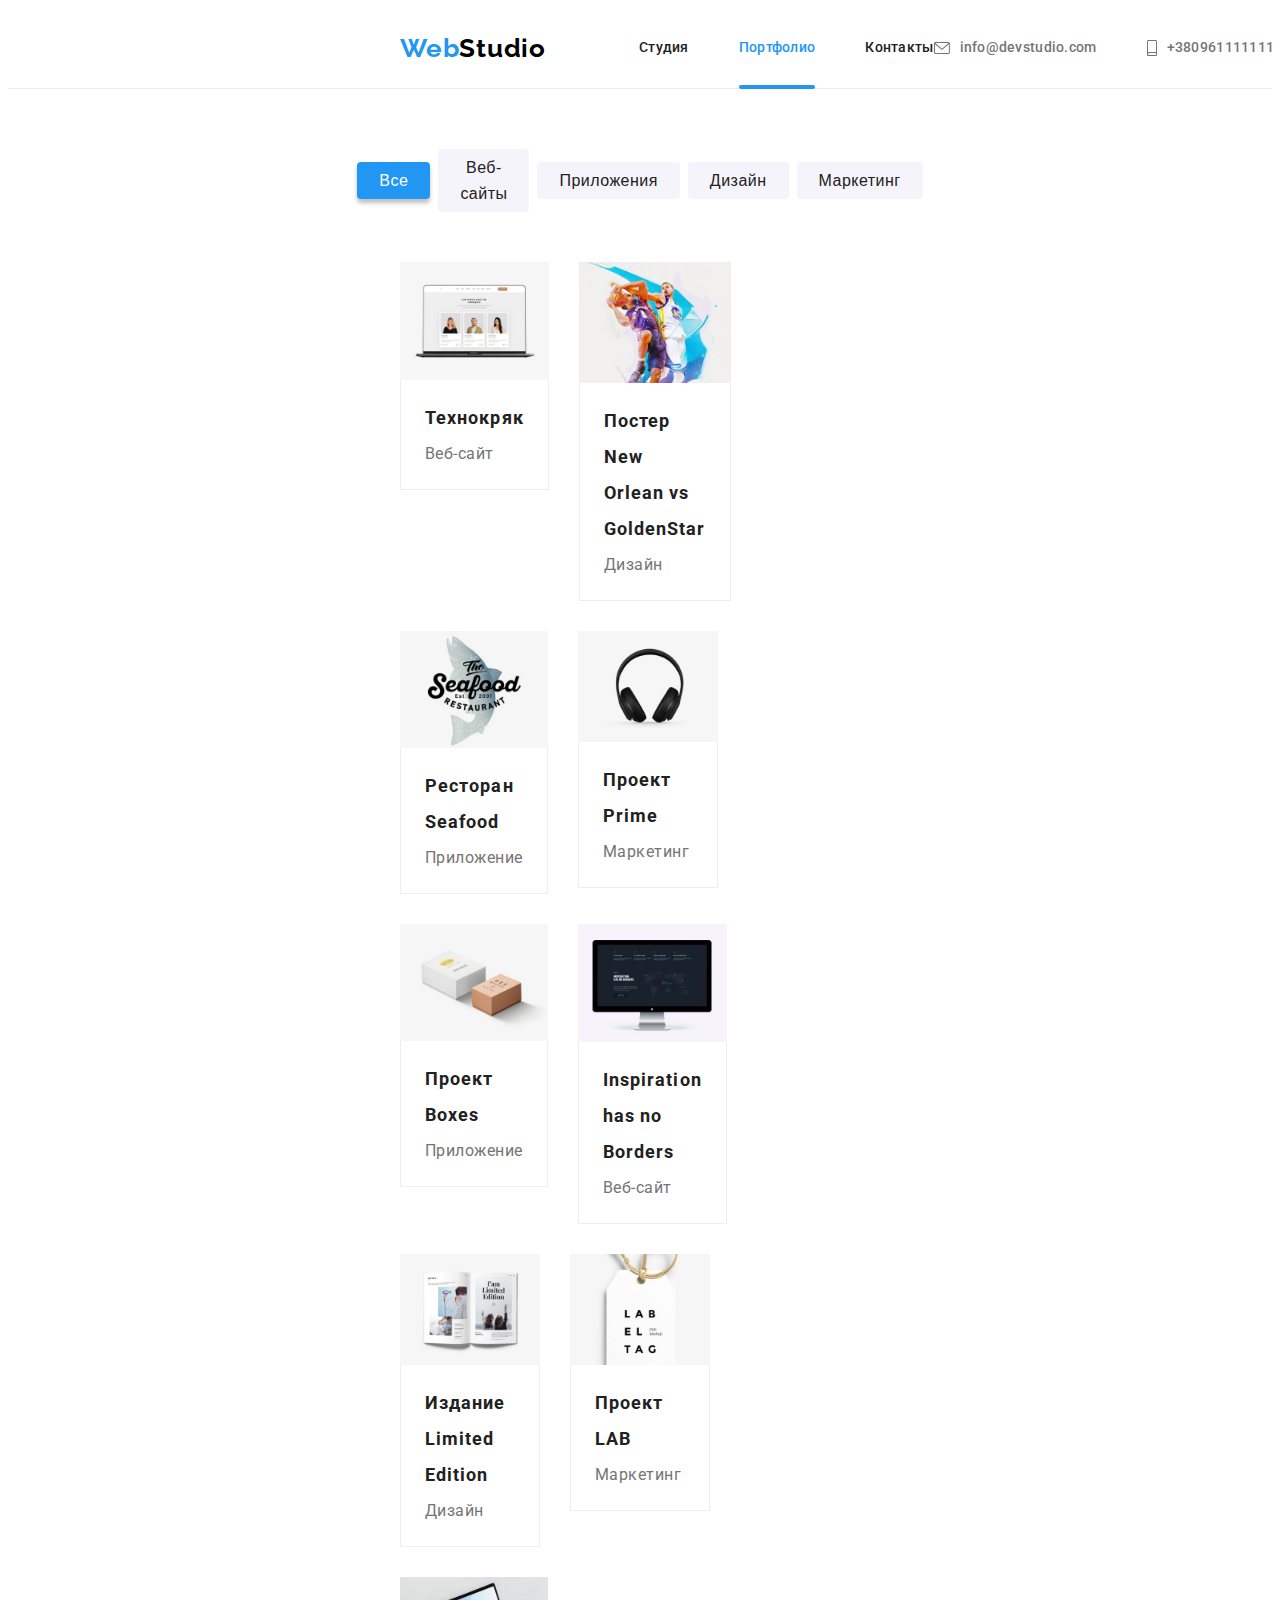
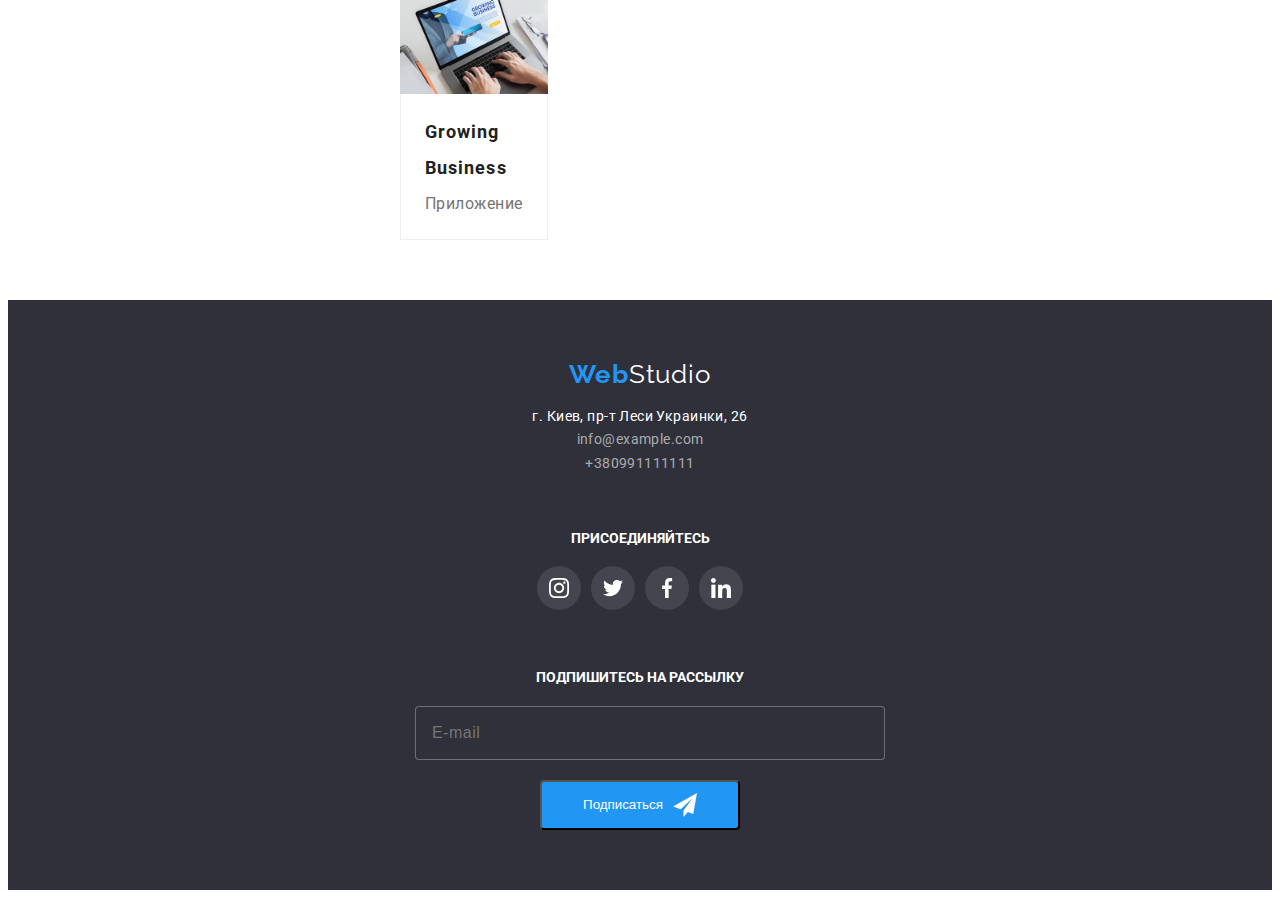
==== portfolio.html @ 8c22aded "test" ====
<!DOCTYPE html>
<html lang="ru">
  <head>
    <meta charset="UTF-8" />
    <meta http-equiv="X-UA-Compatible" content="IE=edge" />
    <meta name="viewport" content="width=device-width, initial-scale=1.0" />
    <link rel="preconnect" href="https://fonts.googleapis.com" />
    <link rel="preconnect" href="https://fonts.gstatic.com" crossorigin />
    <link
      href="https://fonts.googleapis.com/css2?family=Raleway:wght@700&family=Roboto:wght@400;500;700;900&display=swap"
      rel="stylesheet"
    />
    <link
      rel="stylesheet"
      href="https://cdnjs.cloudflare.com/ajax/libs/modern-normalize/1.1.0/modern-normalize.min.css"
      integrity="sha512-wpPYUAdjBVSE4KJnH1VR1HeZfpl1ub8YT/NKx4PuQ5NmX2tKuGu6U/JRp5y+Y8XG2tV+wKQpNHVUX03MfMFn9Q=="
      crossorigin="anonymous"
      referrerpolicy="no-referrer"
    />
    
    <link rel="stylesheet" href="./css/main.min.css">
    <title>Document</title>
  </head>
  <body>
    <!-- header -->
    <header class="page-header">
      <div class="container">
        <nav class="all-nav">
          <a class="link link-logo-header" href="./index.html">
            <span lang="en" class="logo-web-header">Web</span
            ><span lang="en" class="logo-studio-header">Studio</span>
          </a>
          <ul class="nav-list">
            <li class="nav-list__item">
              <a href="./index.html" class="nav-list__link link">Студия</a>
            </li>
            <li class="nav-list__item">
              <a href="" class="nav-list__link nav-list__link--current link">Портфолио</a>
            </li>
            <li class="nav-list__item">
              <a href="" class="nav-list__link link">Контакты</a>
            </li>
          </ul>
        </nav>
        <ul class="contacts-list">
          <li class="contacts-list__item">
            <a href="mailto:info@devstudio.com" class="contact link"
              ><svg class="icon-mail">
                <use href="./img/icons.svg#icon-envelope"></use>
              </svg>
              info@devstudio.com</a
            >
          </li>
          <li class="contacts-list__item">
            <a href="tel:+380961111111" class="contact link">
              <svg class="icon-phone">
                <use href="./img/icons.svg#icon-smartphone"></use></svg
              >+380961111111</a
            >
          </li>
        </ul>
      </div>
    </header>

    <!-- MAIN -->

    <main>
      <!--all offer-->
      <section class="section">
        <h1 class="visually-hidden">Скрытый заголовок</h1>
        <div class="container">
          <ul class="filter-list-all">
            <li class="item">
              <button type="button" class="button current">Все</button>
            </li>
            <li class="item">
              <button type="button" class="button">Веб-сайты</button>
            </li>
            <li class="item">
              <button type="button" class="button">Приложения</button>
            </li>
            <li class="item">
              <button type="button" class="button">Дизайн</button>
            </li>
            <li class="item">
              <button type="button" class="button">Маркетинг</button>
            </li>
          </ul>
          <!-- PROJECTS -->

          <ul class="project-list">
            <li class="item">
              <a class="link" href="">
                <div class="project-card">
                  <img
                    src="./img/portfolio/img-min.jpg"
                    alt="вебсайт"
                    width="370"
                  />
                  <p class="project-card-text">
                    Технокряк это современная площадка распространения
                    коронавируса. Компании используют эту платформу для
                    цифрового шпионажа и атак на защищённые сервера конкурентов.
                  </p>
                </div>

                <div class="project-content">
                  <h2 class="project-list-title">Технокряк</h2>
                  <p class="project-list-text">Веб-сайт</p>
                </div>
              </a>
            </li>
            <li class="item">
              <a class="link" href="">
                <div class="project-card">
                  <img
                    src="./img/portfolio/img1-min.jpg"
                    alt="два баскетболиста"
                    width="370"
                  />
                  <p class="project-card-text">
                    Технокряк это современная площадка распространения
                    коронавируса. Компании используют эту платформу для
                    цифрового шпионажа и атак на защищённые сервера конкурентов.
                  </p>
                </div>
                <div class="project-content">
                  <h2 class="project-list-title">
                    Постер <span lang="en">New Orlean vs GoldenStar</span>
                  </h2>
                  <p class="project-list-text">Дизайн</p>
                </div></a
              >
            </li>
            <li class="item">
              <a class="link" href="">
                <div class="project-card">
                  <img
                    src="./img/portfolio/img2-min.jpg"
                    alt="рыба"
                    width="370"
                  />
                  <p class="project-card-text">
                    Технокряк это современная площадка распространения
                    коронавируса. Компании используют эту платформу для
                    цифрового шпионажа и атак на защищённые сервера конкурентов.
                  </p>
                </div>
                <div class="project-content">
                  <h2 class="project-list-title">
                    <span>Ресторан</span><span lang="en"> Seafood</span>
                  </h2>
                  <p class="project-list-text">Приложение</p>
                </div></a
              >
            </li>
            <li class="item">
              <a class="link" href=""
                ><div class="project-card">
                  <img
                    src="./img/portfolio/img3-min.jpg"
                    alt="наушники"
                    width="370"
                  />
                  <p class="project-card-text">
                    Технокряк это современная площадка распространения
                    коронавируса. Компании используют эту платформу для
                    цифрового шпионажа и атак на защищённые сервера конкурентов.
                  </p>
                </div>
                <div class="project-content">
                  <h2 class="project-list-title">
                    <span>Проект</span> <span lang="en">Prime</span>
                  </h2>
                  <p class="project-list-text">Маркетинг</p>
                </div></a
              >
            </li>
            <li class="item">
              <a class="link" href=""
                ><div class="project-card"><img
                  src="./img/portfolio/img4-min.jpg"
                  alt="коробки"
                  width="370"
                /><p class="project-card-text">
                    Технокряк это современная площадка распространения
                    коронавируса. Компании используют эту платформу для
                    цифрового шпионажа и атак на защищённые сервера конкурентов.
                  </p></div>

                <div class="project-content">
                  <h2 class="project-list-title">
                    <span>Проект</span> <span lang="en">Boxes</span>
                  </h2>
                  <p class="project-list-text">Приложение</p>
                </div></a
              >
            </li>
            <li class="item">
              <a class="link" href=""
                ><div class="project-card"><img
                  src="./img/portfolio/img5-min.jpg"
                  alt="веб сайт"
                  width="370"
                /><p class="project-card-text">
                    Технокряк это современная площадка распространения
                    коронавируса. Компании используют эту платформу для
                    цифрового шпионажа и атак на защищённые сервера конкурентов.
                  </p></div>
                <div class="project-content">
                  <h2 lang="en" class="project-list-title">
                    Inspiration has no Borders
                  </h2>
                  <p class="project-list-text">Веб-сайт</p>
                </div></a
              >
            </li>
            <li class="item">
              <a class="link" href=""
                ><div class="project-card"><img
                  src="./img/portfolio/img6-min.jpg"
                  alt="книга"
                  width="370"
                />
                <p class="project-card-text">
                    Технокряк это современная площадка распространения
                    коронавируса. Компании используют эту платформу для
                    цифрового шпионажа и атак на защищённые сервера конкурентов.
                  </p></div>
                <div class="project-content">
                  <h2 class="project-list-title">
                    <span>Издание</span><span lang="en"> Limited Edition</span>
                  </h2>
                  <p class="project-list-text">Дизайн</p>
                </div></a
              >
            </li>
            <li class="item">
              <a class="link" href=""></a>
                <div class="project-card">
                  <img
                    src="./img/portfolio/img7-min.jpg"
                    alt="подвеска"
                    width="370"
                  />
                  <p class="project-card-text">
                    Технокряк это современная площадка распространения
                    коронавируса. Компании используют эту платформу для
                    цифрового шпионажа и атак на защищённые сервера конкурентов.
                  </p>
                </div>
                <div class="project-content">
                  <h2 class="project-list-title">
                    <span>Проект</span> <span lang="en">LAB</span>
                  </h2>
                  <p class="project-list-text">Маркетинг</p>
                </div></a
              >
            </li>
            <li class="item">
              <a class="link" href=""
                ><div class="project-card">
                  <img
                    src="./img/portfolio/img8-min.jpg"
                    alt="ноутбук"
                    width="370"
                  />
                  <p class="project-card-text">
                    Технокряк это современная площадка распространения
                    коронавируса. Компании используют эту платформу для
                    цифрового шпионажа и атак на защищённые сервера конкурентов.
                  </p>
                </div>
                <div class="project-content">
                  <h2 lang="en" class="project-list-title">Growing Business</h2>
                  <p class="project-list-text">Приложение</p>
                </div></a
              >
            </li>
          </ul>
        </div>
      </section>
    </main>
    <!-- FOOTER -->
    <footer class="all-footer">
      <div class="container">
        <div class="left-side">
          <a class="link" href="./index.html">
            <span lang="en" class="logo-web-header">Web</span
            ><span lang="en" class="footer-logo-studio">Studio</span>
          </a>

          <address class="contacts-list">
            <ul class="contacts-footer">
              <li class="contacts-list__item">
                <a
                  class="contacts-list-adress link"
                  href="https://www.google.com/maps/d/viewer?msa=0&mid=10uSM3H-mIU3GznYo2szRIEphczw&ll=50.42732700000004%2C30.538092&z=17"
                  rel="noopener noreferrer"
                  >г. Киев, пр-т Леси Украинки, 26</a
                >
              </li>
              <li class="contacts-list__item">
                <a href="mailto:info@example.com" class="contact-footer link"
                  >info@example.com</a
                >
              </li>
              <li class="contacts-list__item">
                <a href="tel:+380991111111" class="contact-footer link"
                  >+380991111111</a
                >
              </li>
            </ul>
          </address>
        </div>
        <div class="social-address">
          <h3 class="address-title">ПРИСОЕДИНЯЙТЕСЬ</h3>
          <ul class="address-list">
            <li class="address-list__item">
              <a href="" class="address-list__link">
                <svg class="address-list__icon" width="20" height="20">
                  <use href="./img/icons.svg#icon-instagram-2"></use>
                </svg>
              </a>
            </li>
            <li class="address-list__item">
              <a href="" class="address-list__link">
                <svg class="address-list__icon" width="20" height="20">
                  <use href="./img/icons.svg#icon-twitter-1"></use>
                </svg>
              </a>
            </li>
            <li class="address-list__item">
              <a href="" class="address-list__link">
                <svg class="address-list__icon" width="20" height="20">
                  <use href="./img/icons.svg#icon-facebook-1"></use>
                </svg>
              </a>
            </li>
            <li class="address-list__item">
              <a href="" class="address-list__link">
                <svg class="address-list__icon" width="20" height="20">
                  <use href="./img/icons.svg#icon-linkedin-1"></use>
                </svg>
              </a>
            </li>
          </ul>
        </div>
      
      <form action="#" class="contact-form">
          <label for="email" class="text-for-input"
            >ПОДПИШИТЕСЬ НА РАССЫЛКУ</label
          >
          <input
            type="text"
            name="email"
            class="input-form"
            id="email"
            placeholder="E-mail"
          />
          <button class="input-button" type="submit">
            Подписаться
            <svg class="icon-send" width="24" height="24">
              <use href="./img/icons.svg#icon-send"></use>
            </svg>
          </button>
        </form>
        </div>
    </footer>
  </body>
</html>
---- css/main.min.css ----
:root{--background-color: #e5e5e5;--primary-text-color: #212121;--secondary-text-color: #757575;--button-hover-color: #2196f3;--button-hover-text-color: #ffffff;--button-background-color: #f5f4fa}body{background-color:#ffffff;color:var(--primary-text-color);font-family:"Roboto", sans-serif}h1,h2,h3{margin:0}ul{margin:0;list-style:none}p{margin:0}img{display:block;max-width:100%}.link{text-decoration:none}.visually-hidden{position:absolute;width:1px;height:1px;margin:-1px;border:0;padding:0;white-space:nowrap;clip-path:inset(100%);clip:rect(0 0 0 0);overflow:hidden}.button{display:block;color:var(--button-hover-text-color);background-color:var(--button-hover-color);cursor:pointer;font-weight:500;font-size:16px;line-height:1.6;letter-spacing:0.03em;border-radius:4px;border:1px solid #000000;margin:0 auto;transition:background-color 250ms cubic-bezier(0.4, 0, 0.2, 1)}.button.current{color:var(--button-hover-text-color);background-color:var(--button-hover-color)}.button:hover,.button:focus{color:var(--button-hover-text-color);background-color:#188ce8}.social-list{display:flex;justify-content:center;padding-left:0px}.social-list__item{width:44px;height:44px}.social-list__item+.social-list__item{margin-left:10px}.social-list__icon{fill:#afb1b8;transition:fill 250ms cubic-bezier(0.4, 0, 0.2, 1)}.social-list__link:hover .social-list__icon,.social-list__link:focus .social-list__icon{fill:var(--button-hover-text-color)}.social-list__link{width:100%;height:100%;display:flex;align-items:center;justify-content:center;border-radius:50%;background-color:var(--button-hover-text-color);transition:background-color 250ms cubic-bezier(0.4, 0, 0.2, 1)}.social-list__link:hover,.social-list__link:focus{background-color:var(--button-hover-color)}.logo-web-header{color:var(--button-hover-color);font-family:"Raleway", sans-serif;font-size:26px;font-weight:700;line-height:1.1;letter-spacing:0.03em}.logo-studio-header{color:black;font-family:"Raleway", sans-serif;font-size:26px;font-weight:700;line-height:1.1;letter-spacing:0.03em}.link-logo-header{margin-right:93px}.footer-logo-studio{color:var(--button-hover-text-color);font-family:"Raleway", sans-serif;font-size:26px;line-height:1.1;letter-spacing:0.03em}.backdrop{position:fixed;top:0;left:0;width:100%;height:100%;background-color:rgba(0,0,0,0.2);opacity:1;transition:opacity 250ms cubic-bezier(0.4, 0, 0.2, 1)}.backdrop.is-hidden{opacity:0;pointer-events:none;visibility:visible}.backdrop.is-hidden.modal{transform:translate(-50%, -50%) scale(1.5)}.modal{display:flex;padding:40px 40px;height:581px;width:521px;background-color:var(--button-hover-text-color);position:absolute;top:50%;left:50%;transform:translate(-50%, -50%) scale(1);transition:transform 250ms cubic-bezier(0.4, 0, 0.2, 1);box-shadow:1px 0px 2px rgba(0,0,0,0.2),1px 0px 1px rgba(0,0,0,0.14),3px 0px 1px rgba(0,0,0,0.12);border-radius:4px}.close-modal-button{position:absolute;top:8px;right:8px;width:30px;height:30px;display:flex;justify-content:center;align-items:center;border:1px solid rgba(226,8,8,0.1);border-radius:50%;background-color:#ffffff;cursor:pointer;transition:fill 250ms cubic-bezier(0.4, 0, 0.2, 1)}.close-modal-button:hover .icon-close,.close-modal-button:focus .icon-close{fill:var(--button-hover-color)}.icon-close:hover,.icon-close:focus{fill:var(--button-hover-color)}.modal-form-name{margin-bottom:10px;position:relative}.modal-form__span{position:relative;outline:none}.icon-modal{position:absolute;left:15px;top:50%;transform:translateY(-50%);transition:fill 250ms cubic-bezier(0.4, 0, 0.2, 1)}.icon-modal:hover,.icon-modal:focus{fill:var(--button-hover-color)}.modal-form__span:hover .icon-modal,.modal-form__span:focus .icon-modal{fill:var(--button-hover-color)}.modal-form-phone{margin-bottom:10px}.modal-form-mail{margin-bottom:10px}.modal-form-comment{margin-bottom:20px}.modal-form-agreement{margin-bottom:30px}.modal-form-submit{display:flex;justify-content:center;align-items:center}.input-modal{width:448px;height:40px;border:1px solid rgba(33,33,33,0.2);border-radius:4px;padding-left:42px;margin-top:4px;transition:border 250ms cubic-bezier(0.4, 0, 0.2, 1);outline:none}.input-modal:hover,.input-modal:focus{border:1px solid #2196f3}.modal-form__span:hover .input-modal,.modal-form__span:focus .input-modal{border:1px solid #2196f3}.modal-form-text{font-family:"Roboto", sans-serif;font-size:20px;font-weight:700;line-height:1.1;letter-spacing:0.03em;text-align:center;margin-bottom:12px}.textarea-modal{width:448px;height:120px;margin-top:4px;border-radius:4px;transition:border 250ms cubic-bezier(0.4, 0, 0.2, 1);padding-left:16px;padding-top:12px;font-weight:400;font-size:14px;letter-spacing:0.01em;line-height:1.17;outline:none}.textarea-modal:hover,.textarea-modal:focus{border:1px solid #2196f3}.modal-form__label{position:relative;font-family:"Roboto", sans-serif;font-size:12px;font-weight:400;letter-spacing:0.01em;line-height:1.17;color:var(--secondary-text-color)}.input-button-modal{width:200px;height:50px;background-color:var(--button-hover-color);color:var(--button-hover-text-color);border-radius:4px;outline:none}.accept-agreement{display:flex;align-items:center;font-family:"Roboto", sans-serif;font-weight:400;font-size:14px;line-height:1.71;letter-spacing:0.03em;color:var(--secondary-text-color);justify-content:center}.accept-agreement-link{font-family:"Roboto", sans-serif;font-weight:400;font-size:14px;line-height:1.71;letter-spacing:0.03em;color:var(--button-hover-color);outline:none}.label-accept-check{display:flex;justify-content:center;align-items:center;width:16px;height:15px;border:1px solid #212121;border-radius:4px;margin-right:8px;outline:none;transition:background-color 250ms cubic-bezier(0.4, 0, 0.2, 1)}.checkbox:checked+.accept-agreement .label-accept-check{background-color:var(--button-hover-color);border:none;box-shadow:none}.social-address{margin:0 auto}.address-list{display:flex;justify-content:center;padding-left:0px}.address-title{color:var(--button-hover-text-color);font-weight:700;font-size:14px;line-height:1.1;text-align:center;margin-bottom:20px;margin-top:60px}.address-list__item{width:44px;height:44px}.address-list__item+.address-list__item{margin-left:10px}.address-list__link{background-color:#44454e;width:100%;height:100%;display:flex;align-items:center;justify-content:center;border-radius:50%;transition:background-color 250ms cubic-bezier(0.4, 0, 0.2, 1)}.address-list__link:hover,.address-list__link:focus{background-color:var(--button-hover-color)}.address-list__icon{width:20px;height:20px;fill:var(--button-hover-text-color)}.address-list__link:hover .address-list__icon,.address-list__ink:focus .address-list__icon{fill:var(--button-hover-text-color)}.container{padding-left:15px;padding-right:15px;margin:0 auto}@media screen and (min-width: 480px){.container{width:480px}}@media screen and (min-width: 480px){.section{padding-bottom:60px;padding-top:60px}}.page-header{padding-left:0;border-bottom:1px solid #ececec}.page-header .container{display:flex;align-items:center}.all-nav{display:flex;align-items:center}.nav-list{display:flex;list-style:none;padding-left:0px}.nav-list__item+.nav-list__item{margin-left:50px}.nav-list__link{position:relative;display:block;color:var(--primary-text-color);font-weight:500;font-size:14px;line-height:1.1;letter-spacing:0.02em;padding-bottom:32px;padding-top:32px;transition:color 250ms cubic-bezier(0.4, 0, 0.2, 1)}.nav-list__link:hover,.nav-list__link:focus{color:var(--button-hover-color)}.nav-list__link--current{display:block;color:var(--button-hover-color);padding-top:32px;padding-bottom:32px}.nav-list__link--current::after{display:block;width:100%;height:4px;border-radius:2px;background-color:var(--button-hover-color);content:"";position:absolute;bottom:-1px}.hero-list{list-style:none;text-align:center;padding-top:200px;padding-bottom:200px;background-image:linear-gradient(rgba(47,48,58,0.4), rgba(47,48,58,0.4)),url(../img/Imgmin.jpg);background-size:cover;background-position:center;height:600px;max-width:1600px;margin-left:auto;margin-right:auto}.hero-list__title{color:var(--button-hover-text-color);font-size:44px;font-weight:900;letter-spacing:0.06em;text-align:center;line-height:1.3;margin-bottom:30px;margin-top:0px;min-width:696px}.hero-list__button{display:block;color:var(--button-hover-text-color);background-color:var(--button-hover-color);cursor:pointer;font-weight:500;font-size:16px;line-height:1.6;letter-spacing:0.03em;width:200px;border-radius:4px;border:1px solid #000000;margin:0 auto;padding:10px 32px 10px 32px;transition:background-color 250ms cubic-bezier(0.4, 0, 0.2, 1)}.hero-list__button.hero-list__button--current{color:var(--button-hover-text-color);background-color:var(--button-hover-color)}.hero-list__button:hover,.hero-list__button:focus{background-color:#188ce8}.contacts-list{display:flex;list-style:none;font-style:normal;padding-left:0px;margin-left:auto;align-items:center}.contacts-list__item+.contacts-list__item{margin-left:50px}.contacts-list .contact{color:var(--secondary-text-color);font-weight:500;font-size:14px;line-height:1.1;letter-spacing:0.02em;transition:color 250ms cubic-bezier(0.4, 0, 0.2, 1)}.contacts-list .contact:hover,.contacts-list .contact:focus{color:var(--button-hover-color)}.contacts-list .contact.current{color:var(--button-hover-color);display:block;padding-top:32px;padding-bottom:32px}.contacts-list .contact.link{display:flex;padding-bottom:32px;padding-top:32px;align-items:center}.contacts-list .contacts-list-adress{color:var(--button-hover-text-color);font-weight:400;font-size:14px;line-height:1.1;letter-spacing:0.03em;transition:color 250ms cubic-bezier(0.4, 0, 0.2, 1)}.contacts-list .contacts-list-adress:hover,.contacts-list .contacts-list-adress:focus{color:var(--button-hover-color)}.icon-phone{width:10px;height:16px;fill:#757575;margin-right:10px;transition:fill 250ms cubic-bezier(0.4, 0, 0.2, 1)}.contact:hover .icon-phone,.contact:focus .icon-phone{fill:var(--button-hover-color)}.icon-mail{width:16px;height:12px;fill:#757575;margin-right:10px;transition:fill 250ms cubic-bezier(0.4, 0, 0.2, 1)}.contact:hover .icon-mail,.contact:focus .icon-mail{fill:var(--button-hover-color)}.filter-list-all{background-color:#ffffff;display:flex;list-style:none;justify-content:center;align-items:center;padding-left:0px;margin-bottom:50px}.filter-list-all .item+.item{margin-left:8px}.filter-list-all .button{color:var(--primary-text-color);background-color:var(--button-background-color);cursor:pointer;font-weight:500;font-size:16px;line-height:1.6;letter-spacing:0.03em;border-radius:4px;border:#f5f4fa;padding:6px 22px 6px 22px;transition:background-color 250ms cubic-bezier(0.4, 0, 0.2, 1),color 250ms cubic-bezier(0.4, 0, 0.2, 1),box-shadow 250ms cubic-bezier(0.4, 0, 0.2, 1)}.filter-list-all .button:hover,.filter-list-all .button:focus{background-color:var(--button-hover-color);color:var(--button-hover-text-color);box-shadow:0px 4px 4px rgba(0,0,0,0.25)}.filter-list-all .button.current{color:var(--button-hover-text-color);background-color:var(--button-hover-color);box-shadow:0px 4px 4px rgba(0,0,0,0.25)}.project-list{list-style:none;display:flex;flex-wrap:wrap;margin-top:-30px;margin-left:-30px;padding-left:0px}.project-content{padding-left:24px;padding-right:24px;padding-top:20px;padding-bottom:20px;border-bottom:1px solid #eeeeee;border-right:1px solid #eeeeee;border-left:1px solid #eeeeee}.project-list .item{flex-basis:calc(100% / 3 - 30px);margin-top:30px;margin-left:30px;transition:box-shadow 250ms cubic-bezier(0.4, 0, 0.2, 1)}.project-list .item:hover,.project-list .item:focus{box-shadow:0px 4px 4px rgba(0,0,0,0.25)}.project-list .item:hover .project-card-text,.project-list .item:focus .project-card-text{transform:translateY(0%)}.project-list .project-list-title{color:var(--primary-text-color);font-weight:700;font-size:18px;line-height:2;letter-spacing:0.06em}.project-list .project-list-text{color:var(--secondary-text-color);font-weight:400;font-size:16px;line-height:1.8;letter-spacing:0.03em;margin-top:4px}.project-card{position:relative;overflow:hidden}.project-card-text{position:absolute;top:0;left:0;transform:translateY(100%);padding:24px 63px 24px 63px;width:100%;height:100%;font-family:"Roboto", sans-serif;font-size:18px;font-weight:400;line-height:1.5;letter-spacing:0.03em;background-color:rgba(33,150,243,0.9);color:var(--button-hover-text-color);transition:transform 250ms cubic-bezier(0.4, 0, 0.2, 1)}.project-card:hover .project-card-text{transform:translateY(0%)}.advantage-list{padding-left:0px;margin:0 auto}.advantage-list__item{width:450px}.advantage-list__title{color:var(--primary-text-color);font-weight:700;font-size:14px;line-height:1.1;text-align:center}.advantage-list__text{color:var(--secondary-text-color);font-weight:400;font-size:14px;line-height:1.7;margin-top:10px;text-align:center}.icon-container{display:flex;height:120px;background-color:#f5f4fa;margin-bottom:30px;justify-content:center;align-items:center}@media screen and (min-width: 480px){.work{display:none}}.work{padding-top:0px;padding-bottom:94px}.work-list{list-style:none;display:flex;padding-left:0px;margin-top:50px;z-index:0}.work-list .work-list__item{width:370px;position:relative}.work-list__overlay{position:absolute;bottom:0;display:flex;align-items:center;justify-content:center;height:70px;width:100%;text-align:center;font-weight:700;font-size:14px;line-height:1.1;letter-spacing:00.03em;color:var(--button-hover-text-color);background-color:rgba(47,48,58,0.8);z-index:0}.work-list .work-list__item+.work-list__item{margin-left:30px}.work-title{letter-spacing:0.03em;text-align:center;line-height:1.17;font-weight:700;font-size:36px;color:var(--primary-text-color)}.all-team{background-color:var(--button-background-color);margin-right:auto;margin-left:auto}.all-team__title{text-align:center;line-height:1.17;font-weight:700;font-size:36px;color:var(--primary-text-color);letter-spacing:0.03em}.team-list{list-style:none;padding-left:0px;margin-top:30px}.team-list__name{color:var(--primary-text-color);font-weight:500;font-size:16px;line-height:1.1;letter-spacing:0.03em;text-align:center}.team-list__description{color:var(--secondary-text-color);font-weight:400;font-size:16px;line-height:1.1;letter-spacing:0.03em;margin-top:10px;text-align:center;margin-bottom:16px}.team-list__content{border-bottom:1px solid rgba(0,0,0,0.2);border-radius:1px;padding:30px 32px 30px 32px;background-color:var(--button-hover-text-color);box-shadow:0px 1px 3px rgba(0,0,0,0.12),0px 1px 1px rgba(0,0,0,0.14),0px 2px 1px rgba(0,0,0,0.2)}.team-list__item+.team-list__item{margin-top:30px}.client-list{display:flex;flex-wrap:wrap;padding-left:0px;justify-content:center;margin:-30px}.client-title{text-align:center;line-height:1.17;font-weight:700;font-size:36px;margin-bottom:30px}.client-list__item{width:210px;height:92px;margin:15px}.client-list__link{display:flex;width:100%;height:100%;border:1px solid #afb1b8;border-radius:4px;align-items:center;justify-content:center;transition:border-color 250ms cubic-bezier(0.4, 0, 0.2, 1)}.client-list__link:hover,.client-list__link:focus{border-color:var(--button-hover-color)}.client-list__icon{fill:#afb1b8;transition:fill 250ms cubic-bezier(0.4, 0, 0.2, 1)}.client-list__icon:focus,.client-list__icon:hover{fill:var(--button-hover-color)}.client-list__link:hover .client-list__icon,.client-list__link:focus .client-list__icon{border-color:var(--button-hover-color);fill:var(--button-hover-color)}.all-footer{background-color:#2f303a;padding-bottom:60px;padding-top:60px}.all-footer .container{display:block;align-items:baseline}.all-footer .contacts-list{margin-top:20px}.contacts-footer{margin:0 auto;list-style:none;padding-left:0px}.contacts-footer .contacts-list__item+.contacts-list__item{margin-top:8px;margin-left:0px}.left-side .link{display:flex;justify-content:center}.contact-footer{color:rgba(255,255,255,0.6);font-size:14px;line-height:1.1;letter-spacing:0.03em;transition:color 250ms cubic-bezier(0.4, 0, 0.2, 1)}.contact-footer:hover,.contact-footer:focus{color:var(--button-hover-color)}.contact-form{width:450px;min-height:86px;margin:0 auto;margin-top:60px}.input-form{width:450px;height:50px;border:1px solid rgba(255,255,255,0.3);border-radius:4px;background-color:#2f303a;margin-top:20px;font-size:16px;line-height:1.25;letter-spacing:0.03em;color:rgba(255,255,255,0.6);padding-left:16px;outline:none}.input-button{display:flex;align-items:center;justify-content:center;width:200px;height:50px;background-color:var(--button-hover-color);color:var(--button-hover-text-color);border-radius:4px;margin:0 auto;margin-top:20px}.icon-send{display:block;margin-left:10px;fill:var(--button-hover-text-color)}.text-for-input{display:flex;justify-content:center;color:var(--button-hover-text-color);font-weight:700;font-size:14px;line-height:1.1}
/*# sourceMappingURL=main.min.css.map */
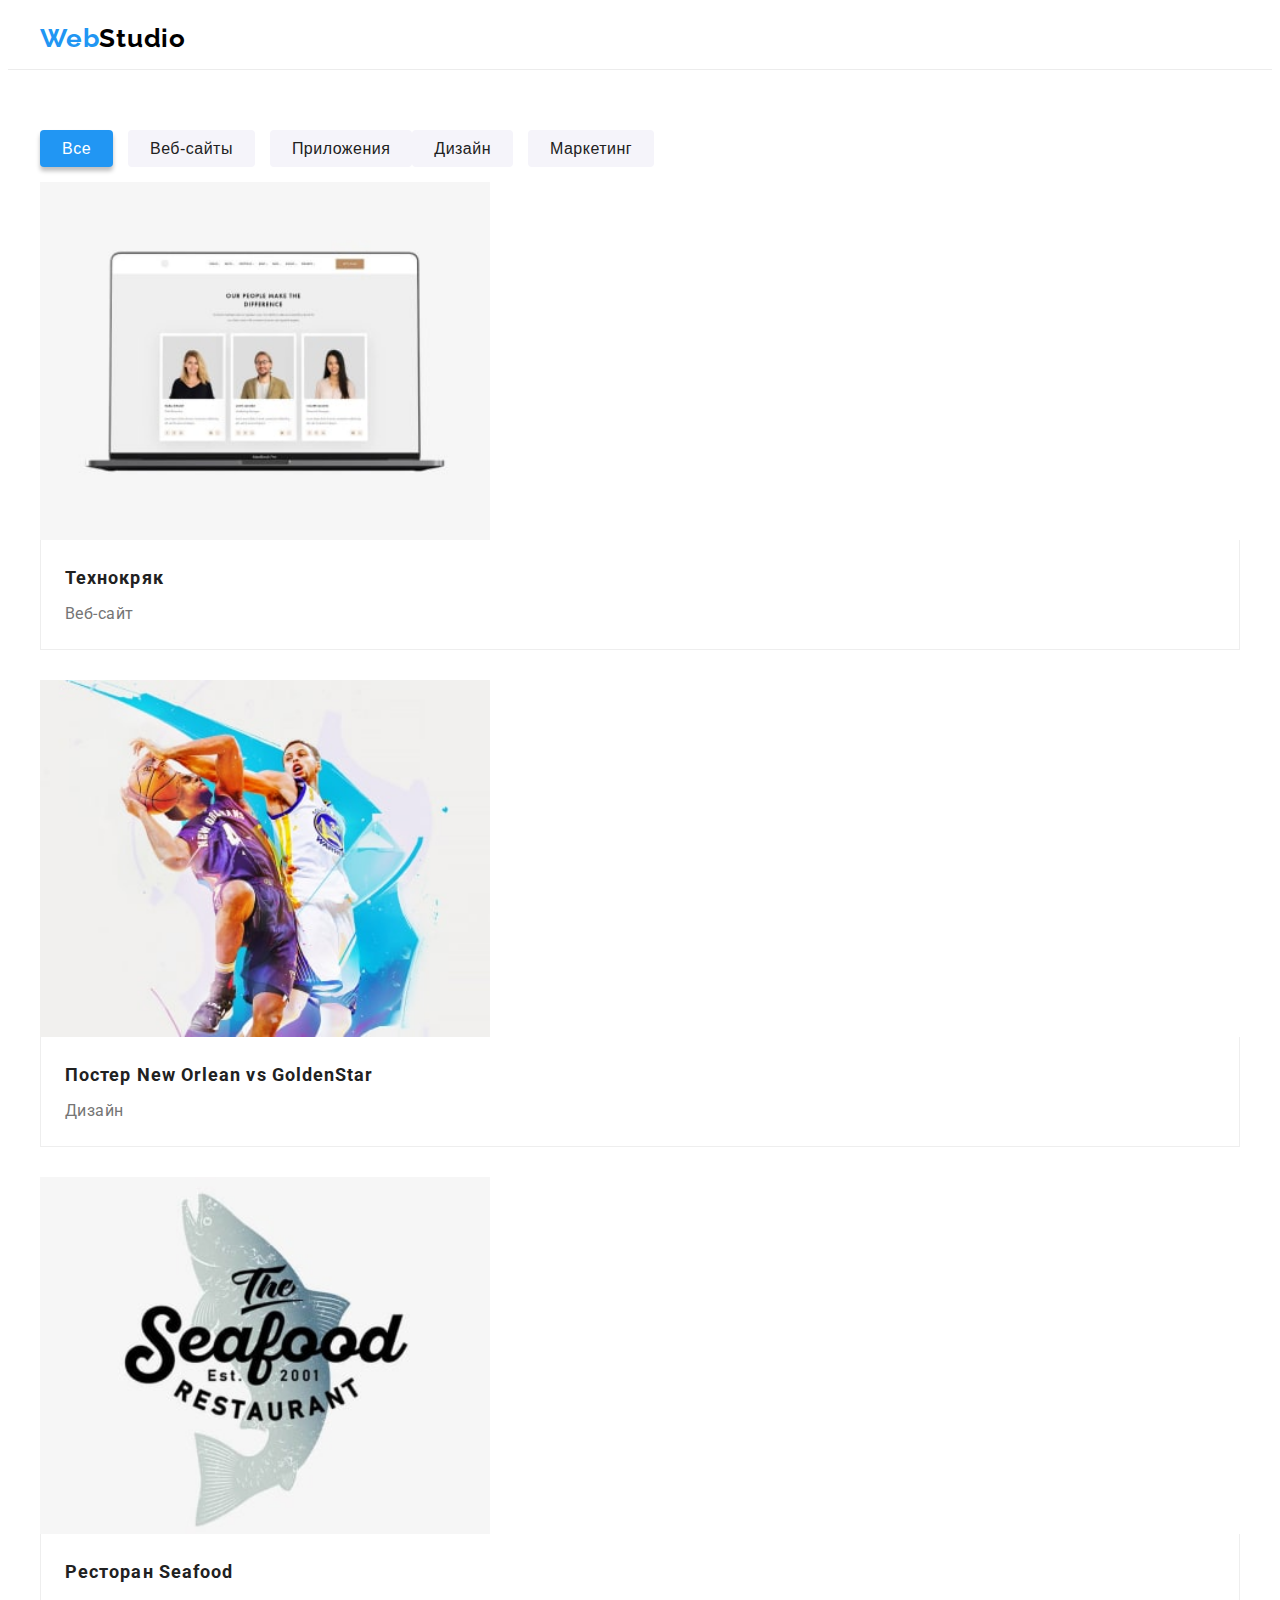
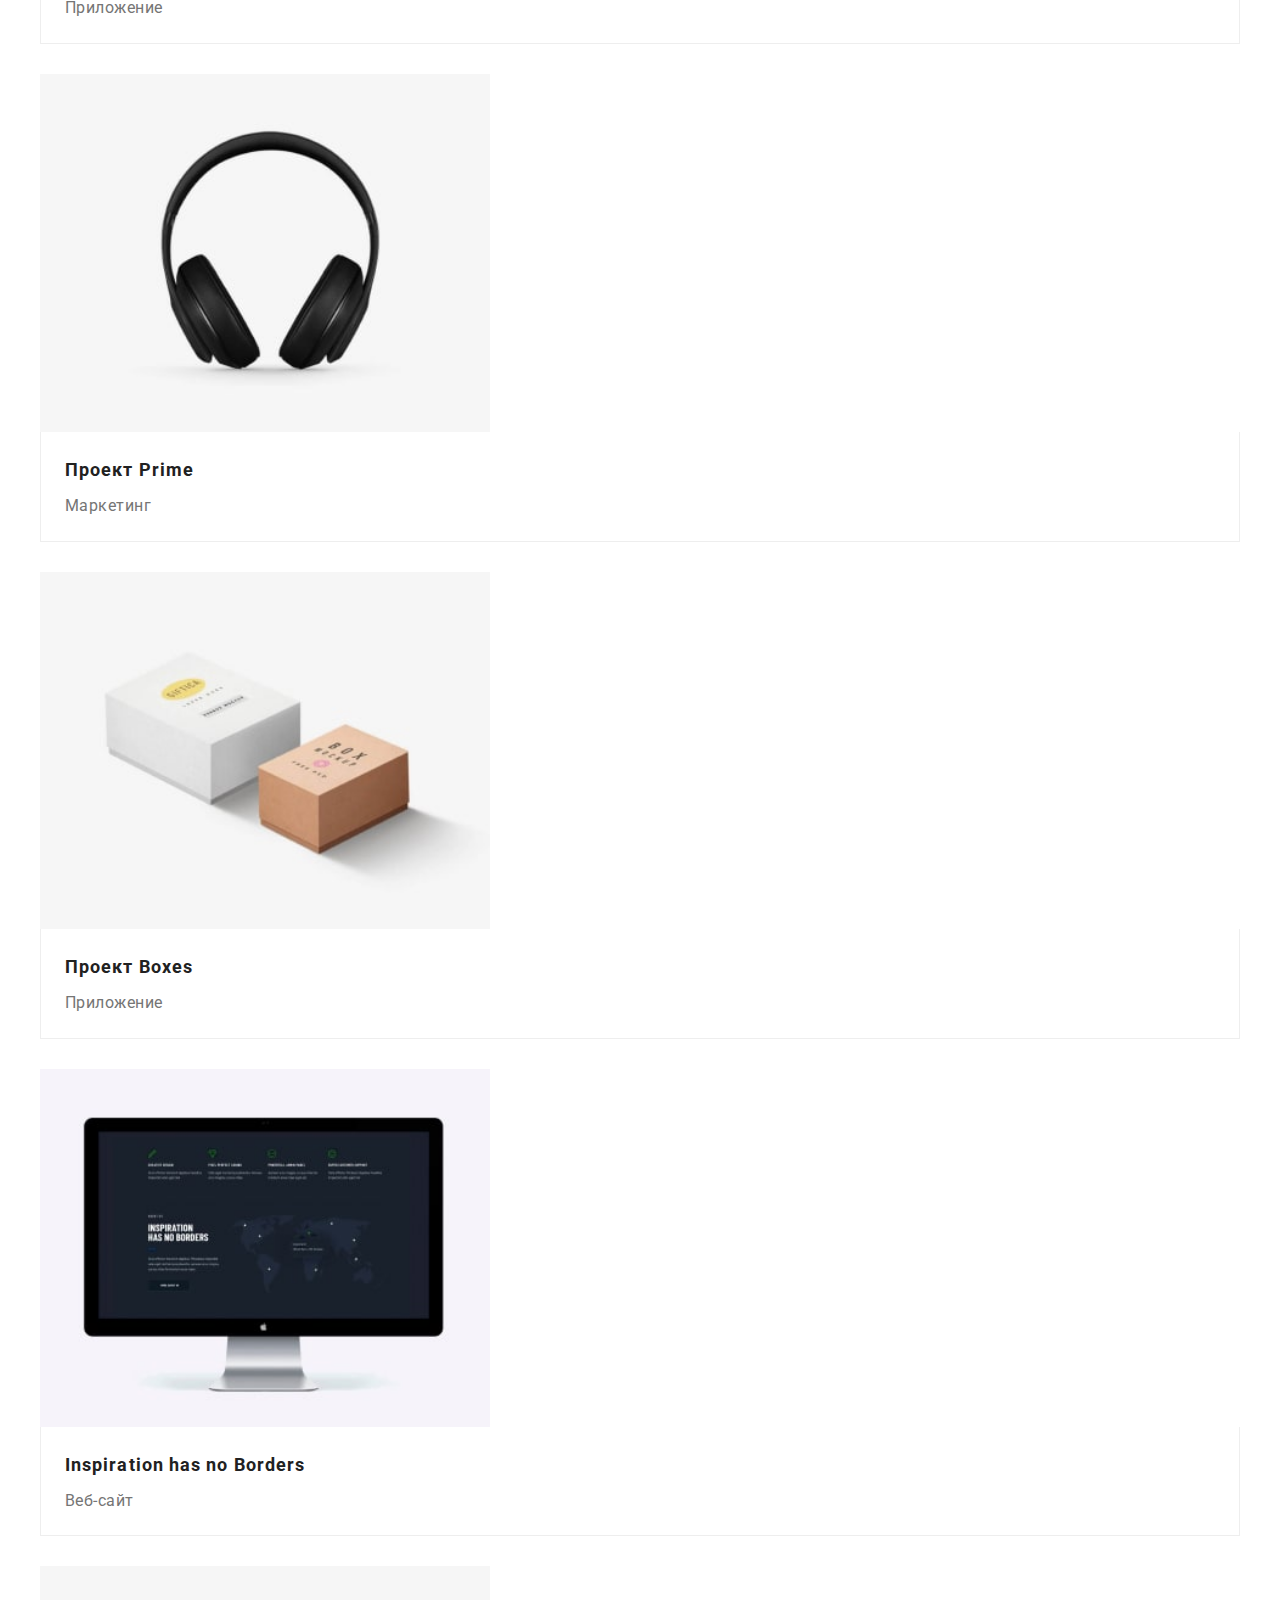
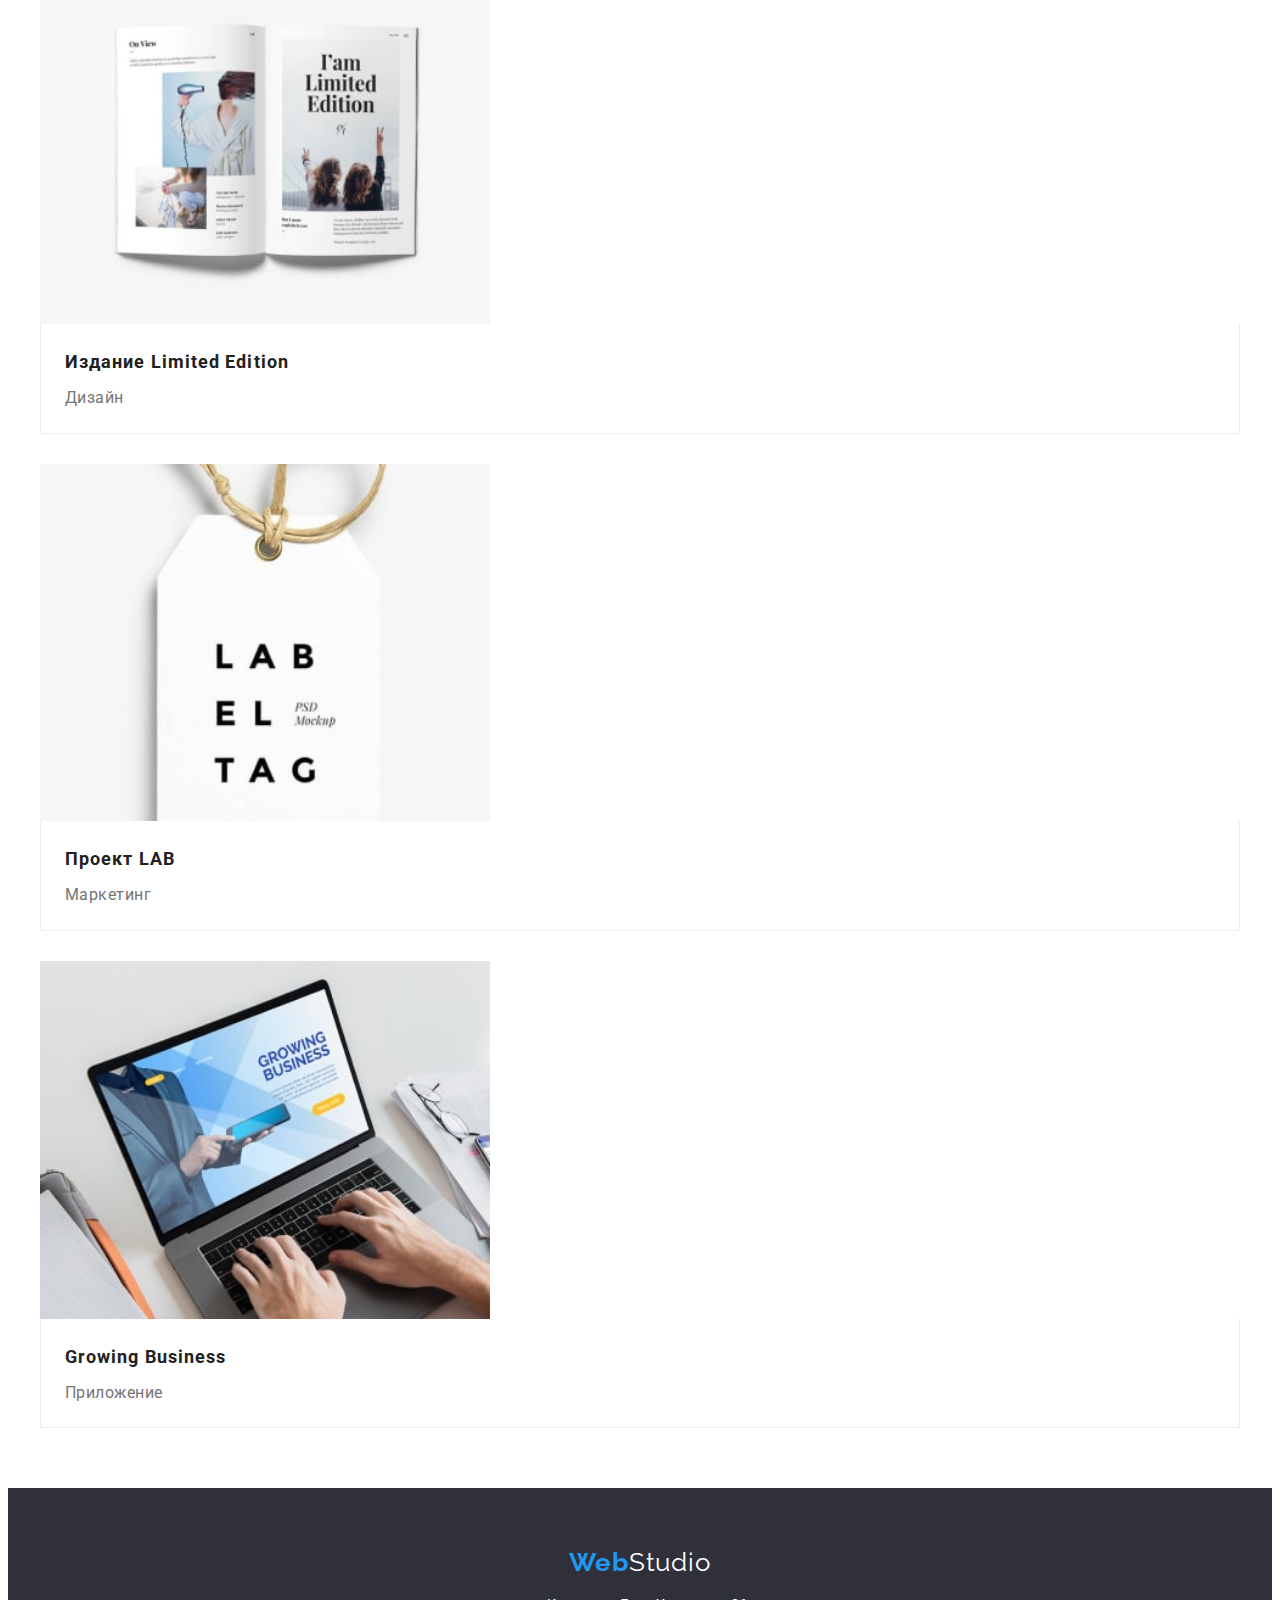
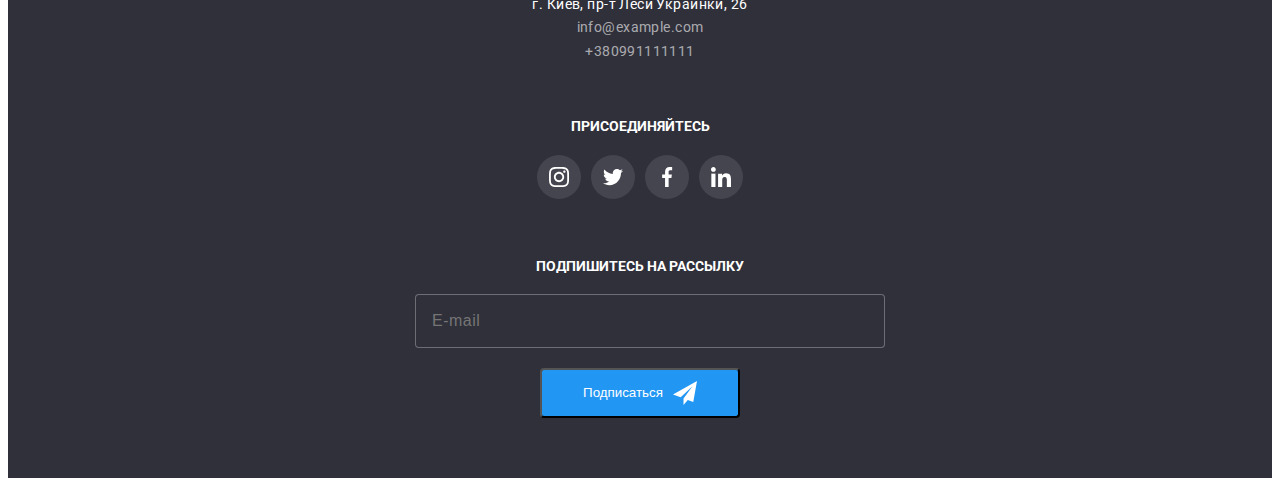
==== commit fe715681: "1" ====
--- a/portfolio.html
+++ b/portfolio.html
@@ -95,7 +95,7 @@
                   <img
                     src="./img/portfolio/img-min.jpg"
                     alt="вебсайт"
-                    width="370"
+                    width="450"
                   />
                   <p class="project-card-text">
                     Технокряк это современная площадка распространения
@@ -116,7 +116,7 @@
                   <img
                     src="./img/portfolio/img1-min.jpg"
                     alt="два баскетболиста"
-                    width="370"
+                    width="450"
                   />
                   <p class="project-card-text">
                     Технокряк это современная площадка распространения
@@ -138,7 +138,7 @@
                   <img
                     src="./img/portfolio/img2-min.jpg"
                     alt="рыба"
-                    width="370"
+                    width="450"
                   />
                   <p class="project-card-text">
                     Технокряк это современная площадка распространения
@@ -160,7 +160,7 @@
                   <img
                     src="./img/portfolio/img3-min.jpg"
                     alt="наушники"
-                    width="370"
+                    width="450"
                   />
                   <p class="project-card-text">
                     Технокряк это современная площадка распространения
@@ -181,7 +181,7 @@
                 ><div class="project-card"><img
                   src="./img/portfolio/img4-min.jpg"
                   alt="коробки"
-                  width="370"
+                  width="450"
                 /><p class="project-card-text">
                     Технокряк это современная площадка распространения
                     коронавируса. Компании используют эту платформу для
@@ -201,7 +201,7 @@
                 ><div class="project-card"><img
                   src="./img/portfolio/img5-min.jpg"
                   alt="веб сайт"
-                  width="370"
+                  width="450"
                 /><p class="project-card-text">
                     Технокряк это современная площадка распространения
                     коронавируса. Компании используют эту платформу для
@@ -220,7 +220,7 @@
                 ><div class="project-card"><img
                   src="./img/portfolio/img6-min.jpg"
                   alt="книга"
-                  width="370"
+                  width="450"
                 />
                 <p class="project-card-text">
                     Технокряк это современная площадка распространения
@@ -241,7 +241,7 @@
                   <img
                     src="./img/portfolio/img7-min.jpg"
                     alt="подвеска"
-                    width="370"
+                    width="450"
                   />
                   <p class="project-card-text">
                     Технокряк это современная площадка распространения
@@ -263,7 +263,7 @@
                   <img
                     src="./img/portfolio/img8-min.jpg"
                     alt="ноутбук"
-                    width="370"
+                    width="450"
                   />
                   <p class="project-card-text">
                     Технокряк это современная площадка распространения
--- a/css/main.min.css
+++ b/css/main.min.css
@@ -1,2 +1,2 @@
-:root{--background-color: #e5e5e5;--primary-text-color: #212121;--secondary-text-color: #757575;--button-hover-color: #2196f3;--button-hover-text-color: #ffffff;--button-background-color: #f5f4fa}body{background-color:#ffffff;color:var(--primary-text-color);font-family:"Roboto", sans-serif}h1,h2,h3{margin:0}ul{margin:0;list-style:none}p{margin:0}img{display:block;max-width:100%}.link{text-decoration:none}.visually-hidden{position:absolute;width:1px;height:1px;margin:-1px;border:0;padding:0;white-space:nowrap;clip-path:inset(100%);clip:rect(0 0 0 0);overflow:hidden}.button{display:block;color:var(--button-hover-text-color);background-color:var(--button-hover-color);cursor:pointer;font-weight:500;font-size:16px;line-height:1.6;letter-spacing:0.03em;border-radius:4px;border:1px solid #000000;margin:0 auto;transition:background-color 250ms cubic-bezier(0.4, 0, 0.2, 1)}.button.current{color:var(--button-hover-text-color);background-color:var(--button-hover-color)}.button:hover,.button:focus{color:var(--button-hover-text-color);background-color:#188ce8}.social-list{display:flex;justify-content:center;padding-left:0px}.social-list__item{width:44px;height:44px}.social-list__item+.social-list__item{margin-left:10px}.social-list__icon{fill:#afb1b8;transition:fill 250ms cubic-bezier(0.4, 0, 0.2, 1)}.social-list__link:hover .social-list__icon,.social-list__link:focus .social-list__icon{fill:var(--button-hover-text-color)}.social-list__link{width:100%;height:100%;display:flex;align-items:center;justify-content:center;border-radius:50%;background-color:var(--button-hover-text-color);transition:background-color 250ms cubic-bezier(0.4, 0, 0.2, 1)}.social-list__link:hover,.social-list__link:focus{background-color:var(--button-hover-color)}.logo-web-header{color:var(--button-hover-color);font-family:"Raleway", sans-serif;font-size:26px;font-weight:700;line-height:1.1;letter-spacing:0.03em}.logo-studio-header{color:black;font-family:"Raleway", sans-serif;font-size:26px;font-weight:700;line-height:1.1;letter-spacing:0.03em}.link-logo-header{margin-right:93px}.footer-logo-studio{color:var(--button-hover-text-color);font-family:"Raleway", sans-serif;font-size:26px;line-height:1.1;letter-spacing:0.03em}.backdrop{position:fixed;top:0;left:0;width:100%;height:100%;background-color:rgba(0,0,0,0.2);opacity:1;transition:opacity 250ms cubic-bezier(0.4, 0, 0.2, 1)}.backdrop.is-hidden{opacity:0;pointer-events:none;visibility:visible}.backdrop.is-hidden.modal{transform:translate(-50%, -50%) scale(1.5)}.modal{display:flex;padding:40px 40px;height:581px;width:521px;background-color:var(--button-hover-text-color);position:absolute;top:50%;left:50%;transform:translate(-50%, -50%) scale(1);transition:transform 250ms cubic-bezier(0.4, 0, 0.2, 1);box-shadow:1px 0px 2px rgba(0,0,0,0.2),1px 0px 1px rgba(0,0,0,0.14),3px 0px 1px rgba(0,0,0,0.12);border-radius:4px}.close-modal-button{position:absolute;top:8px;right:8px;width:30px;height:30px;display:flex;justify-content:center;align-items:center;border:1px solid rgba(226,8,8,0.1);border-radius:50%;background-color:#ffffff;cursor:pointer;transition:fill 250ms cubic-bezier(0.4, 0, 0.2, 1)}.close-modal-button:hover .icon-close,.close-modal-button:focus .icon-close{fill:var(--button-hover-color)}.icon-close:hover,.icon-close:focus{fill:var(--button-hover-color)}.modal-form-name{margin-bottom:10px;position:relative}.modal-form__span{position:relative;outline:none}.icon-modal{position:absolute;left:15px;top:50%;transform:translateY(-50%);transition:fill 250ms cubic-bezier(0.4, 0, 0.2, 1)}.icon-modal:hover,.icon-modal:focus{fill:var(--button-hover-color)}.modal-form__span:hover .icon-modal,.modal-form__span:focus .icon-modal{fill:var(--button-hover-color)}.modal-form-phone{margin-bottom:10px}.modal-form-mail{margin-bottom:10px}.modal-form-comment{margin-bottom:20px}.modal-form-agreement{margin-bottom:30px}.modal-form-submit{display:flex;justify-content:center;align-items:center}.input-modal{width:448px;height:40px;border:1px solid rgba(33,33,33,0.2);border-radius:4px;padding-left:42px;margin-top:4px;transition:border 250ms cubic-bezier(0.4, 0, 0.2, 1);outline:none}.input-modal:hover,.input-modal:focus{border:1px solid #2196f3}.modal-form__span:hover .input-modal,.modal-form__span:focus .input-modal{border:1px solid #2196f3}.modal-form-text{font-family:"Roboto", sans-serif;font-size:20px;font-weight:700;line-height:1.1;letter-spacing:0.03em;text-align:center;margin-bottom:12px}.textarea-modal{width:448px;height:120px;margin-top:4px;border-radius:4px;transition:border 250ms cubic-bezier(0.4, 0, 0.2, 1);padding-left:16px;padding-top:12px;font-weight:400;font-size:14px;letter-spacing:0.01em;line-height:1.17;outline:none}.textarea-modal:hover,.textarea-modal:focus{border:1px solid #2196f3}.modal-form__label{position:relative;font-family:"Roboto", sans-serif;font-size:12px;font-weight:400;letter-spacing:0.01em;line-height:1.17;color:var(--secondary-text-color)}.input-button-modal{width:200px;height:50px;background-color:var(--button-hover-color);color:var(--button-hover-text-color);border-radius:4px;outline:none}.accept-agreement{display:flex;align-items:center;font-family:"Roboto", sans-serif;font-weight:400;font-size:14px;line-height:1.71;letter-spacing:0.03em;color:var(--secondary-text-color);justify-content:center}.accept-agreement-link{font-family:"Roboto", sans-serif;font-weight:400;font-size:14px;line-height:1.71;letter-spacing:0.03em;color:var(--button-hover-color);outline:none}.label-accept-check{display:flex;justify-content:center;align-items:center;width:16px;height:15px;border:1px solid #212121;border-radius:4px;margin-right:8px;outline:none;transition:background-color 250ms cubic-bezier(0.4, 0, 0.2, 1)}.checkbox:checked+.accept-agreement .label-accept-check{background-color:var(--button-hover-color);border:none;box-shadow:none}.social-address{margin:0 auto}.address-list{display:flex;justify-content:center;padding-left:0px}.address-title{color:var(--button-hover-text-color);font-weight:700;font-size:14px;line-height:1.1;text-align:center;margin-bottom:20px;margin-top:60px}.address-list__item{width:44px;height:44px}.address-list__item+.address-list__item{margin-left:10px}.address-list__link{background-color:#44454e;width:100%;height:100%;display:flex;align-items:center;justify-content:center;border-radius:50%;transition:background-color 250ms cubic-bezier(0.4, 0, 0.2, 1)}.address-list__link:hover,.address-list__link:focus{background-color:var(--button-hover-color)}.address-list__icon{width:20px;height:20px;fill:var(--button-hover-text-color)}.address-list__link:hover .address-list__icon,.address-list__ink:focus .address-list__icon{fill:var(--button-hover-text-color)}.container{padding-left:15px;padding-right:15px;margin:0 auto}@media screen and (min-width: 480px){.container{width:480px}}@media screen and (min-width: 480px){.section{padding-bottom:60px;padding-top:60px}}.page-header{padding-left:0;border-bottom:1px solid #ececec}.page-header .container{display:flex;align-items:center}.all-nav{display:flex;align-items:center}.nav-list{display:flex;list-style:none;padding-left:0px}.nav-list__item+.nav-list__item{margin-left:50px}.nav-list__link{position:relative;display:block;color:var(--primary-text-color);font-weight:500;font-size:14px;line-height:1.1;letter-spacing:0.02em;padding-bottom:32px;padding-top:32px;transition:color 250ms cubic-bezier(0.4, 0, 0.2, 1)}.nav-list__link:hover,.nav-list__link:focus{color:var(--button-hover-color)}.nav-list__link--current{display:block;color:var(--button-hover-color);padding-top:32px;padding-bottom:32px}.nav-list__link--current::after{display:block;width:100%;height:4px;border-radius:2px;background-color:var(--button-hover-color);content:"";position:absolute;bottom:-1px}.hero-list{list-style:none;text-align:center;padding-top:200px;padding-bottom:200px;background-image:linear-gradient(rgba(47,48,58,0.4), rgba(47,48,58,0.4)),url(../img/Imgmin.jpg);background-size:cover;background-position:center;height:600px;max-width:1600px;margin-left:auto;margin-right:auto}.hero-list__title{color:var(--button-hover-text-color);font-size:44px;font-weight:900;letter-spacing:0.06em;text-align:center;line-height:1.3;margin-bottom:30px;margin-top:0px;min-width:696px}.hero-list__button{display:block;color:var(--button-hover-text-color);background-color:var(--button-hover-color);cursor:pointer;font-weight:500;font-size:16px;line-height:1.6;letter-spacing:0.03em;width:200px;border-radius:4px;border:1px solid #000000;margin:0 auto;padding:10px 32px 10px 32px;transition:background-color 250ms cubic-bezier(0.4, 0, 0.2, 1)}.hero-list__button.hero-list__button--current{color:var(--button-hover-text-color);background-color:var(--button-hover-color)}.hero-list__button:hover,.hero-list__button:focus{background-color:#188ce8}.contacts-list{display:flex;list-style:none;font-style:normal;padding-left:0px;margin-left:auto;align-items:center}.contacts-list__item+.contacts-list__item{margin-left:50px}.contacts-list .contact{color:var(--secondary-text-color);font-weight:500;font-size:14px;line-height:1.1;letter-spacing:0.02em;transition:color 250ms cubic-bezier(0.4, 0, 0.2, 1)}.contacts-list .contact:hover,.contacts-list .contact:focus{color:var(--button-hover-color)}.contacts-list .contact.current{color:var(--button-hover-color);display:block;padding-top:32px;padding-bottom:32px}.contacts-list .contact.link{display:flex;padding-bottom:32px;padding-top:32px;align-items:center}.contacts-list .contacts-list-adress{color:var(--button-hover-text-color);font-weight:400;font-size:14px;line-height:1.1;letter-spacing:0.03em;transition:color 250ms cubic-bezier(0.4, 0, 0.2, 1)}.contacts-list .contacts-list-adress:hover,.contacts-list .contacts-list-adress:focus{color:var(--button-hover-color)}.icon-phone{width:10px;height:16px;fill:#757575;margin-right:10px;transition:fill 250ms cubic-bezier(0.4, 0, 0.2, 1)}.contact:hover .icon-phone,.contact:focus .icon-phone{fill:var(--button-hover-color)}.icon-mail{width:16px;height:12px;fill:#757575;margin-right:10px;transition:fill 250ms cubic-bezier(0.4, 0, 0.2, 1)}.contact:hover .icon-mail,.contact:focus .icon-mail{fill:var(--button-hover-color)}.filter-list-all{background-color:#ffffff;display:flex;list-style:none;justify-content:center;align-items:center;padding-left:0px;margin-bottom:50px}.filter-list-all .item+.item{margin-left:8px}.filter-list-all .button{color:var(--primary-text-color);background-color:var(--button-background-color);cursor:pointer;font-weight:500;font-size:16px;line-height:1.6;letter-spacing:0.03em;border-radius:4px;border:#f5f4fa;padding:6px 22px 6px 22px;transition:background-color 250ms cubic-bezier(0.4, 0, 0.2, 1),color 250ms cubic-bezier(0.4, 0, 0.2, 1),box-shadow 250ms cubic-bezier(0.4, 0, 0.2, 1)}.filter-list-all .button:hover,.filter-list-all .button:focus{background-color:var(--button-hover-color);color:var(--button-hover-text-color);box-shadow:0px 4px 4px rgba(0,0,0,0.25)}.filter-list-all .button.current{color:var(--button-hover-text-color);background-color:var(--button-hover-color);box-shadow:0px 4px 4px rgba(0,0,0,0.25)}.project-list{list-style:none;display:flex;flex-wrap:wrap;margin-top:-30px;margin-left:-30px;padding-left:0px}.project-content{padding-left:24px;padding-right:24px;padding-top:20px;padding-bottom:20px;border-bottom:1px solid #eeeeee;border-right:1px solid #eeeeee;border-left:1px solid #eeeeee}.project-list .item{flex-basis:calc(100% / 3 - 30px);margin-top:30px;margin-left:30px;transition:box-shadow 250ms cubic-bezier(0.4, 0, 0.2, 1)}.project-list .item:hover,.project-list .item:focus{box-shadow:0px 4px 4px rgba(0,0,0,0.25)}.project-list .item:hover .project-card-text,.project-list .item:focus .project-card-text{transform:translateY(0%)}.project-list .project-list-title{color:var(--primary-text-color);font-weight:700;font-size:18px;line-height:2;letter-spacing:0.06em}.project-list .project-list-text{color:var(--secondary-text-color);font-weight:400;font-size:16px;line-height:1.8;letter-spacing:0.03em;margin-top:4px}.project-card{position:relative;overflow:hidden}.project-card-text{position:absolute;top:0;left:0;transform:translateY(100%);padding:24px 63px 24px 63px;width:100%;height:100%;font-family:"Roboto", sans-serif;font-size:18px;font-weight:400;line-height:1.5;letter-spacing:0.03em;background-color:rgba(33,150,243,0.9);color:var(--button-hover-text-color);transition:transform 250ms cubic-bezier(0.4, 0, 0.2, 1)}.project-card:hover .project-card-text{transform:translateY(0%)}.advantage-list{padding-left:0px;margin:0 auto}.advantage-list__item{width:450px}.advantage-list__title{color:var(--primary-text-color);font-weight:700;font-size:14px;line-height:1.1;text-align:center}.advantage-list__text{color:var(--secondary-text-color);font-weight:400;font-size:14px;line-height:1.7;margin-top:10px;text-align:center}.icon-container{display:flex;height:120px;background-color:#f5f4fa;margin-bottom:30px;justify-content:center;align-items:center}@media screen and (min-width: 480px){.work{display:none}}.work{padding-top:0px;padding-bottom:94px}.work-list{list-style:none;display:flex;padding-left:0px;margin-top:50px;z-index:0}.work-list .work-list__item{width:370px;position:relative}.work-list__overlay{position:absolute;bottom:0;display:flex;align-items:center;justify-content:center;height:70px;width:100%;text-align:center;font-weight:700;font-size:14px;line-height:1.1;letter-spacing:00.03em;color:var(--button-hover-text-color);background-color:rgba(47,48,58,0.8);z-index:0}.work-list .work-list__item+.work-list__item{margin-left:30px}.work-title{letter-spacing:0.03em;text-align:center;line-height:1.17;font-weight:700;font-size:36px;color:var(--primary-text-color)}.all-team{background-color:var(--button-background-color);margin-right:auto;margin-left:auto}.all-team__title{text-align:center;line-height:1.17;font-weight:700;font-size:36px;color:var(--primary-text-color);letter-spacing:0.03em}.team-list{list-style:none;padding-left:0px;margin-top:30px}.team-list__name{color:var(--primary-text-color);font-weight:500;font-size:16px;line-height:1.1;letter-spacing:0.03em;text-align:center}.team-list__description{color:var(--secondary-text-color);font-weight:400;font-size:16px;line-height:1.1;letter-spacing:0.03em;margin-top:10px;text-align:center;margin-bottom:16px}.team-list__content{border-bottom:1px solid rgba(0,0,0,0.2);border-radius:1px;padding:30px 32px 30px 32px;background-color:var(--button-hover-text-color);box-shadow:0px 1px 3px rgba(0,0,0,0.12),0px 1px 1px rgba(0,0,0,0.14),0px 2px 1px rgba(0,0,0,0.2)}.team-list__item+.team-list__item{margin-top:30px}.client-list{display:flex;flex-wrap:wrap;padding-left:0px;justify-content:center;margin:-30px}.client-title{text-align:center;line-height:1.17;font-weight:700;font-size:36px;margin-bottom:30px}.client-list__item{width:210px;height:92px;margin:15px}.client-list__link{display:flex;width:100%;height:100%;border:1px solid #afb1b8;border-radius:4px;align-items:center;justify-content:center;transition:border-color 250ms cubic-bezier(0.4, 0, 0.2, 1)}.client-list__link:hover,.client-list__link:focus{border-color:var(--button-hover-color)}.client-list__icon{fill:#afb1b8;transition:fill 250ms cubic-bezier(0.4, 0, 0.2, 1)}.client-list__icon:focus,.client-list__icon:hover{fill:var(--button-hover-color)}.client-list__link:hover .client-list__icon,.client-list__link:focus .client-list__icon{border-color:var(--button-hover-color);fill:var(--button-hover-color)}.all-footer{background-color:#2f303a;padding-bottom:60px;padding-top:60px}.all-footer .container{display:block;align-items:baseline}.all-footer .contacts-list{margin-top:20px}.contacts-footer{margin:0 auto;list-style:none;padding-left:0px}.contacts-footer .contacts-list__item+.contacts-list__item{margin-top:8px;margin-left:0px}.left-side .link{display:flex;justify-content:center}.contact-footer{color:rgba(255,255,255,0.6);font-size:14px;line-height:1.1;letter-spacing:0.03em;transition:color 250ms cubic-bezier(0.4, 0, 0.2, 1)}.contact-footer:hover,.contact-footer:focus{color:var(--button-hover-color)}.contact-form{width:450px;min-height:86px;margin:0 auto;margin-top:60px}.input-form{width:450px;height:50px;border:1px solid rgba(255,255,255,0.3);border-radius:4px;background-color:#2f303a;margin-top:20px;font-size:16px;line-height:1.25;letter-spacing:0.03em;color:rgba(255,255,255,0.6);padding-left:16px;outline:none}.input-button{display:flex;align-items:center;justify-content:center;width:200px;height:50px;background-color:var(--button-hover-color);color:var(--button-hover-text-color);border-radius:4px;margin:0 auto;margin-top:20px}.icon-send{display:block;margin-left:10px;fill:var(--button-hover-text-color)}.text-for-input{display:flex;justify-content:center;color:var(--button-hover-text-color);font-weight:700;font-size:14px;line-height:1.1}
+:root{--background-color: #e5e5e5;--primary-text-color: #212121;--secondary-text-color: #757575;--button-hover-color: #2196f3;--button-hover-text-color: #ffffff;--button-background-color: #f5f4fa}body{background-color:#ffffff;color:var(--primary-text-color);font-family:"Roboto", sans-serif}h1,h2,h3{margin:0}ul{margin:0;list-style:none}p{margin:0}img{display:block;max-width:100%}.link{text-decoration:none}.visually-hidden{position:absolute;width:1px;height:1px;margin:-1px;border:0;padding:0;white-space:nowrap;clip-path:inset(100%);clip:rect(0 0 0 0);overflow:hidden}.button{display:block;color:var(--button-hover-text-color);background-color:var(--button-hover-color);cursor:pointer;font-weight:500;font-size:16px;line-height:1.6;letter-spacing:0.03em;border-radius:4px;border:1px solid #000000;margin:0 auto;transition:background-color 250ms cubic-bezier(0.4, 0, 0.2, 1)}.button.current{color:var(--button-hover-text-color);background-color:var(--button-hover-color)}.button:hover,.button:focus{color:var(--button-hover-text-color);background-color:#188ce8}.social-list{display:flex;justify-content:center;padding-left:0px}.social-list__item{width:44px;height:44px}.social-list__item+.social-list__item{margin-left:10px}.social-list__icon{fill:#afb1b8;transition:fill 250ms cubic-bezier(0.4, 0, 0.2, 1)}.social-list__link:hover .social-list__icon,.social-list__link:focus .social-list__icon{fill:var(--button-hover-text-color)}.social-list__link{width:100%;height:100%;display:flex;align-items:center;justify-content:center;border-radius:50%;background-color:var(--button-hover-text-color);transition:background-color 250ms cubic-bezier(0.4, 0, 0.2, 1)}.social-list__link:hover,.social-list__link:focus{background-color:var(--button-hover-color)}.logo-web-header{color:var(--button-hover-color);font-family:"Raleway", sans-serif;font-size:26px;font-weight:700;line-height:1.1;letter-spacing:0.03em}.logo-studio-header{color:black;font-family:"Raleway", sans-serif;font-size:26px;font-weight:700;line-height:1.1;letter-spacing:0.03em}.link-logo-header{margin-top:16px;margin-bottom:16px}.footer-logo-studio{color:var(--button-hover-text-color);font-family:"Raleway", sans-serif;font-size:26px;line-height:1.1;letter-spacing:0.03em}.backdrop{position:fixed;top:0;left:0;width:100%;height:100%;background-color:rgba(0,0,0,0.2);opacity:1;transition:opacity 250ms cubic-bezier(0.4, 0, 0.2, 1)}.backdrop.is-hidden{opacity:0;pointer-events:none;visibility:visible}.backdrop.is-hidden.modal{transform:translate(-50%, -50%) scale(1.5)}.modal{display:flex;padding:40px 40px;height:581px;width:521px;background-color:var(--button-hover-text-color);position:absolute;top:50%;left:50%;transform:translate(-50%, -50%) scale(1);transition:transform 250ms cubic-bezier(0.4, 0, 0.2, 1);box-shadow:1px 0px 2px rgba(0,0,0,0.2),1px 0px 1px rgba(0,0,0,0.14),3px 0px 1px rgba(0,0,0,0.12);border-radius:4px}.close-modal-button{position:absolute;top:8px;right:8px;width:30px;height:30px;display:flex;justify-content:center;align-items:center;border:1px solid rgba(226,8,8,0.1);border-radius:50%;background-color:#ffffff;cursor:pointer;transition:fill 250ms cubic-bezier(0.4, 0, 0.2, 1)}.close-modal-button:hover .icon-close,.close-modal-button:focus .icon-close{fill:var(--button-hover-color)}.icon-close:hover,.icon-close:focus{fill:var(--button-hover-color)}.modal-form-name{margin-bottom:10px;position:relative}.modal-form__span{position:relative;outline:none}.icon-modal{position:absolute;left:15px;top:50%;transform:translateY(-50%);transition:fill 250ms cubic-bezier(0.4, 0, 0.2, 1)}.icon-modal:hover,.icon-modal:focus{fill:var(--button-hover-color)}.modal-form__span:hover .icon-modal,.modal-form__span:focus .icon-modal{fill:var(--button-hover-color)}.modal-form-phone{margin-bottom:10px}.modal-form-mail{margin-bottom:10px}.modal-form-comment{margin-bottom:20px}.modal-form-agreement{margin-bottom:30px}.modal-form-submit{display:flex;justify-content:center;align-items:center}.input-modal{width:448px;height:40px;border:1px solid rgba(33,33,33,0.2);border-radius:4px;padding-left:42px;margin-top:4px;transition:border 250ms cubic-bezier(0.4, 0, 0.2, 1);outline:none}.input-modal:hover,.input-modal:focus{border:1px solid #2196f3}.modal-form__span:hover .input-modal,.modal-form__span:focus .input-modal{border:1px solid #2196f3}.modal-form-text{font-family:"Roboto", sans-serif;font-size:20px;font-weight:700;line-height:1.1;letter-spacing:0.03em;text-align:center;margin-bottom:12px}.textarea-modal{width:448px;height:120px;margin-top:4px;border-radius:4px;transition:border 250ms cubic-bezier(0.4, 0, 0.2, 1);padding-left:16px;padding-top:12px;font-weight:400;font-size:14px;letter-spacing:0.01em;line-height:1.17;outline:none}.textarea-modal:hover,.textarea-modal:focus{border:1px solid #2196f3}.modal-form__label{position:relative;font-family:"Roboto", sans-serif;font-size:12px;font-weight:400;letter-spacing:0.01em;line-height:1.17;color:var(--secondary-text-color)}.input-button-modal{width:200px;height:50px;background-color:var(--button-hover-color);color:var(--button-hover-text-color);border-radius:4px;outline:none}.accept-agreement{display:flex;align-items:center;font-family:"Roboto", sans-serif;font-weight:400;font-size:14px;line-height:1.71;letter-spacing:0.03em;color:var(--secondary-text-color);justify-content:center}.accept-agreement-link{font-family:"Roboto", sans-serif;font-weight:400;font-size:14px;line-height:1.71;letter-spacing:0.03em;color:var(--button-hover-color);outline:none}.label-accept-check{display:flex;justify-content:center;align-items:center;width:16px;height:15px;border:1px solid #212121;border-radius:4px;margin-right:8px;outline:none;transition:background-color 250ms cubic-bezier(0.4, 0, 0.2, 1)}.checkbox:checked+.accept-agreement .label-accept-check{background-color:var(--button-hover-color);border:none;box-shadow:none}.social-address{margin:0 auto}.address-list{display:flex;justify-content:center;padding-left:0px}.address-title{color:var(--button-hover-text-color);font-weight:700;font-size:14px;line-height:1.1;text-align:center;margin-bottom:20px;margin-top:60px;text-transform:uppercase}.address-list__item{width:44px;height:44px}.address-list__item+.address-list__item{margin-left:10px}.address-list__link{background-color:#44454e;width:100%;height:100%;display:flex;align-items:center;justify-content:center;border-radius:50%;transition:background-color 250ms cubic-bezier(0.4, 0, 0.2, 1)}.address-list__link:hover,.address-list__link:focus{background-color:var(--button-hover-color)}.address-list__icon{width:20px;height:20px;fill:var(--button-hover-text-color)}.address-list__link:hover .address-list__icon,.address-list__ink:focus .address-list__icon{fill:var(--button-hover-text-color)}.container{padding-left:15px;padding-right:15px;margin:0 auto}@media screen and (min-width: 480px){.container{width:480px}}@media screen and (min-width: 768px){.container{width:768px}}@media screen and (min-width: 1200px){.container{width:1200px}}@media screen and (min-width: 480px){.section{padding-bottom:60px;padding-top:60px}}.page-header{padding-left:0;border-bottom:1px solid #ececec}.page-header .container{display:flex;align-items:center}@media screen and (min-width: 480px){.page-header .contacts-list{display:none}}.all-nav{display:flex;align-items:center}.nav-list{display:flex;list-style:none;padding-left:0px}@media screen and (min-width: 480px){.nav-list{display:none}}.nav-list__item+.nav-list__item{margin-left:50px}.nav-list__link{position:relative;display:block;color:var(--primary-text-color);font-weight:500;font-size:14px;line-height:1.1;letter-spacing:0.02em;padding-bottom:32px;padding-top:32px;transition:color 250ms cubic-bezier(0.4, 0, 0.2, 1)}.nav-list__link:hover,.nav-list__link:focus{color:var(--button-hover-color)}.nav-list__link--current{display:block;color:var(--button-hover-color);padding-top:32px;padding-bottom:32px}.nav-list__link--current::after{display:block;width:100%;height:4px;border-radius:2px;background-color:var(--button-hover-color);content:"";position:absolute;bottom:-1px}.hero-list{list-style:none;text-align:center;padding-top:118px;padding-bottom:118px;background-color:var(--button-hover-color);background-size:cover;background-position:center;height:400px;max-width:480px;margin-right:auto;margin-left:auto}.hero-list__title{color:var(--button-hover-text-color);font-size:26px;font-weight:900;letter-spacing:0.06em;text-align:center;line-height:1.6;margin-bottom:30px;margin-top:0px;min-width:360px}.hero-list__button{display:block;color:var(--button-hover-text-color);background-color:var(--button-hover-color);cursor:pointer;font-weight:500;font-size:16px;line-height:1.6;letter-spacing:0.03em;width:200px;border-radius:4px;border:1px solid #000000;margin:0 auto;padding:10px 32px 10px 32px;transition:background-color 250ms cubic-bezier(0.4, 0, 0.2, 1)}.hero-list__button.hero-list__button--current{color:var(--button-hover-text-color);background-color:var(--button-hover-color)}.hero-list__button:hover,.hero-list__button:focus{background-color:#188ce8}.contacts-list{display:flex;list-style:none;font-style:normal;padding-left:0px;margin-left:auto;align-items:center}.contacts-list__item+.contacts-list__item{margin-left:50px}.contacts-list .contact{color:var(--secondary-text-color);font-weight:500;font-size:14px;line-height:1.1;letter-spacing:0.02em;transition:color 250ms cubic-bezier(0.4, 0, 0.2, 1)}.contacts-list .contact:hover,.contacts-list .contact:focus{color:var(--button-hover-color)}.contacts-list .contact.current{color:var(--button-hover-color);display:block;padding-top:32px;padding-bottom:32px}.contacts-list .contact.link{display:flex;padding-bottom:32px;padding-top:32px;align-items:center}.contacts-list .contacts-list-adress{color:var(--button-hover-text-color);font-weight:400;font-size:14px;line-height:1.1;letter-spacing:0.03em;transition:color 250ms cubic-bezier(0.4, 0, 0.2, 1)}.contacts-list .contacts-list-adress:hover,.contacts-list .contacts-list-adress:focus{color:var(--button-hover-color)}.icon-phone{width:10px;height:16px;fill:#757575;margin-right:10px;transition:fill 250ms cubic-bezier(0.4, 0, 0.2, 1)}.contact:hover .icon-phone,.contact:focus .icon-phone{fill:var(--button-hover-color)}.icon-mail{width:16px;height:12px;fill:#757575;margin-right:10px;transition:fill 250ms cubic-bezier(0.4, 0, 0.2, 1)}.contact:hover .icon-mail,.contact:focus .icon-mail{fill:var(--button-hover-color)}.filter-list-all{background-color:#ffffff;display:flex;flex-wrap:wrap;list-style:none;padding-left:0px}.filter-list-all .item:nth-of-type(2){margin-left:15px;margin-bottom:15px}.filter-list-all .item:nth-of-type(3){margin-left:15px}.filter-list-all .item:nth-of-type(5){margin-left:15px;margin-bottom:15px}.filter-list-all .button{color:var(--primary-text-color);background-color:var(--button-background-color);cursor:pointer;font-weight:500;font-size:16px;line-height:1.6;letter-spacing:0.03em;border-radius:4px;border:#f5f4fa;padding:6px 22px 6px 22px;transition:background-color 250ms cubic-bezier(0.4, 0, 0.2, 1),color 250ms cubic-bezier(0.4, 0, 0.2, 1),box-shadow 250ms cubic-bezier(0.4, 0, 0.2, 1)}.filter-list-all .button:hover,.filter-list-all .button:focus{background-color:var(--button-hover-color);color:var(--button-hover-text-color);box-shadow:0px 4px 4px rgba(0,0,0,0.25)}.filter-list-all .button.current{color:var(--button-hover-text-color);background-color:var(--button-hover-color);box-shadow:0px 4px 4px rgba(0,0,0,0.25)}.project-list{list-style:none;margin-top:-30px;margin-left:-30px;padding-left:0px}.project-content{padding-left:24px;padding-right:24px;padding-top:20px;padding-bottom:20px;border-bottom:1px solid #eeeeee;border-right:1px solid #eeeeee;border-left:1px solid #eeeeee}.project-list .item{flex-basis:calc(100% / 3 - 30px);margin-top:30px;margin-left:30px;transition:box-shadow 250ms cubic-bezier(0.4, 0, 0.2, 1)}.project-list .item:hover,.project-list .item:focus{box-shadow:0px 4px 4px rgba(0,0,0,0.25)}.project-list .item:hover .project-card-text,.project-list .item:focus .project-card-text{transform:translateY(0%)}.project-list .project-list-title{color:var(--primary-text-color);font-weight:700;font-size:18px;line-height:2;letter-spacing:0.06em}.project-list .project-list-text{color:var(--secondary-text-color);font-weight:400;font-size:16px;line-height:1.8;letter-spacing:0.03em;margin-top:4px}.project-card{position:relative;overflow:hidden}.project-card-text{position:absolute;top:0;left:0;transform:translateY(100%);padding:24px 63px 24px 63px;width:100%;height:100%;font-family:"Roboto", sans-serif;font-size:18px;font-weight:400;line-height:1.5;letter-spacing:0.03em;background-color:rgba(33,150,243,0.9);color:var(--button-hover-text-color);transition:transform 250ms cubic-bezier(0.4, 0, 0.2, 1)}.project-card:hover .project-card-text{transform:translateY(0%)}.advantage-list{padding-left:0px;margin:0 auto}.advantage-list__item{width:450px}.advantage-list__item:not(:last-child){margin-bottom:30px}.advantage-list__title{color:var(--primary-text-color);font-weight:700;font-size:14px;line-height:1.1;text-align:center}.advantage-list__text{color:var(--secondary-text-color);font-weight:400;font-size:14px;line-height:1.7;margin-top:10px;text-align:center}.icon-container{display:flex;height:120px;background-color:#f5f4fa;margin-bottom:30px;justify-content:center;align-items:center}@media screen and (min-width: 320px){.work{display:none}}.work{padding-top:0px;padding-bottom:94px}.work-list{list-style:none;display:flex;padding-left:0px;margin-top:50px;z-index:0}.work-list .work-list__item{width:370px;position:relative}.work-list__overlay{position:absolute;bottom:0;display:flex;align-items:center;justify-content:center;height:70px;width:100%;text-align:center;font-weight:700;font-size:14px;line-height:1.1;letter-spacing:00.03em;color:var(--button-hover-text-color);background-color:rgba(47,48,58,0.8);z-index:0}.work-list .work-list__item+.work-list__item{margin-left:30px}.work-title{letter-spacing:0.03em;text-align:center;line-height:1.17;font-weight:700;font-size:36px;color:var(--primary-text-color)}.all-team{background-color:var(--button-background-color);margin-right:auto;margin-left:auto}.all-team__title{text-align:center;line-height:1.17;font-weight:700;font-size:36px;color:var(--primary-text-color);letter-spacing:0.03em}.team-list{list-style:none;padding-left:0px;margin-top:30px}.team-list__name{color:var(--primary-text-color);font-weight:500;font-size:16px;line-height:1.1;letter-spacing:0.03em;text-align:center}.team-list__description{color:var(--secondary-text-color);font-weight:400;font-size:16px;line-height:1.1;letter-spacing:0.03em;margin-top:10px;text-align:center;margin-bottom:16px}.team-list__content{border-bottom:1px solid rgba(0,0,0,0.2);border-radius:1px;padding:30px 32px 30px 32px;background-color:var(--button-hover-text-color);box-shadow:0px 1px 3px rgba(0,0,0,0.12),0px 1px 1px rgba(0,0,0,0.14),0px 2px 1px rgba(0,0,0,0.2)}.team-list__item+.team-list__item{margin-top:30px}.client-list{display:flex;flex-wrap:wrap;padding-left:0px;margin-top:-30px;margin-left:-30px}.client-title{text-align:center;line-height:1.17;font-weight:700;font-size:36px;margin-bottom:30px}.client-list__item{display:block;flex-basis:calc(100%/2 - 30px);margin-top:30px;margin-left:30px}.client-list__link{display:flex;width:100%;height:92px;border:1px solid #afb1b8;border-radius:4px;align-items:center;justify-content:center;transition:border-color 250ms cubic-bezier(0.4, 0, 0.2, 1)}.client-list__link:hover,.client-list__link:focus{border-color:var(--button-hover-color)}.client-list__icon{fill:#afb1b8;transition:fill 250ms cubic-bezier(0.4, 0, 0.2, 1)}.client-list__icon:focus,.client-list__icon:hover{fill:var(--button-hover-color)}.client-list__link:hover .client-list__icon,.client-list__link:focus .client-list__icon{border-color:var(--button-hover-color);fill:var(--button-hover-color)}.all-footer{background-color:#2f303a;padding-bottom:60px;padding-top:60px}.all-footer .container{display:block;align-items:baseline}.all-footer .contacts-list{margin-top:20px}.contacts-footer{margin:0 auto;list-style:none;padding-left:0px}.contacts-footer .contacts-list__item+.contacts-list__item{margin-top:8px;margin-left:0px}.left-side .link{display:flex;justify-content:center}.contact-footer{color:rgba(255,255,255,0.6);font-size:14px;line-height:1.1;letter-spacing:0.03em;transition:color 250ms cubic-bezier(0.4, 0, 0.2, 1)}.contact-footer:hover,.contact-footer:focus{color:var(--button-hover-color)}.contact-form{width:450px;min-height:86px;margin:0 auto;margin-top:60px}.input-form{width:450px;height:50px;border:1px solid rgba(255,255,255,0.3);border-radius:4px;background-color:#2f303a;margin-top:20px;font-size:16px;line-height:1.25;letter-spacing:0.03em;color:rgba(255,255,255,0.6);padding-left:16px;outline:none}.input-button{display:flex;align-items:center;justify-content:center;width:200px;height:50px;background-color:var(--button-hover-color);color:var(--button-hover-text-color);border-radius:4px;margin:0 auto;margin-top:20px}.icon-send{display:block;margin-left:10px;fill:var(--button-hover-text-color)}.text-for-input{display:flex;justify-content:center;color:var(--button-hover-text-color);font-weight:700;font-size:14px;line-height:1.1}
 /*# sourceMappingURL=main.min.css.map */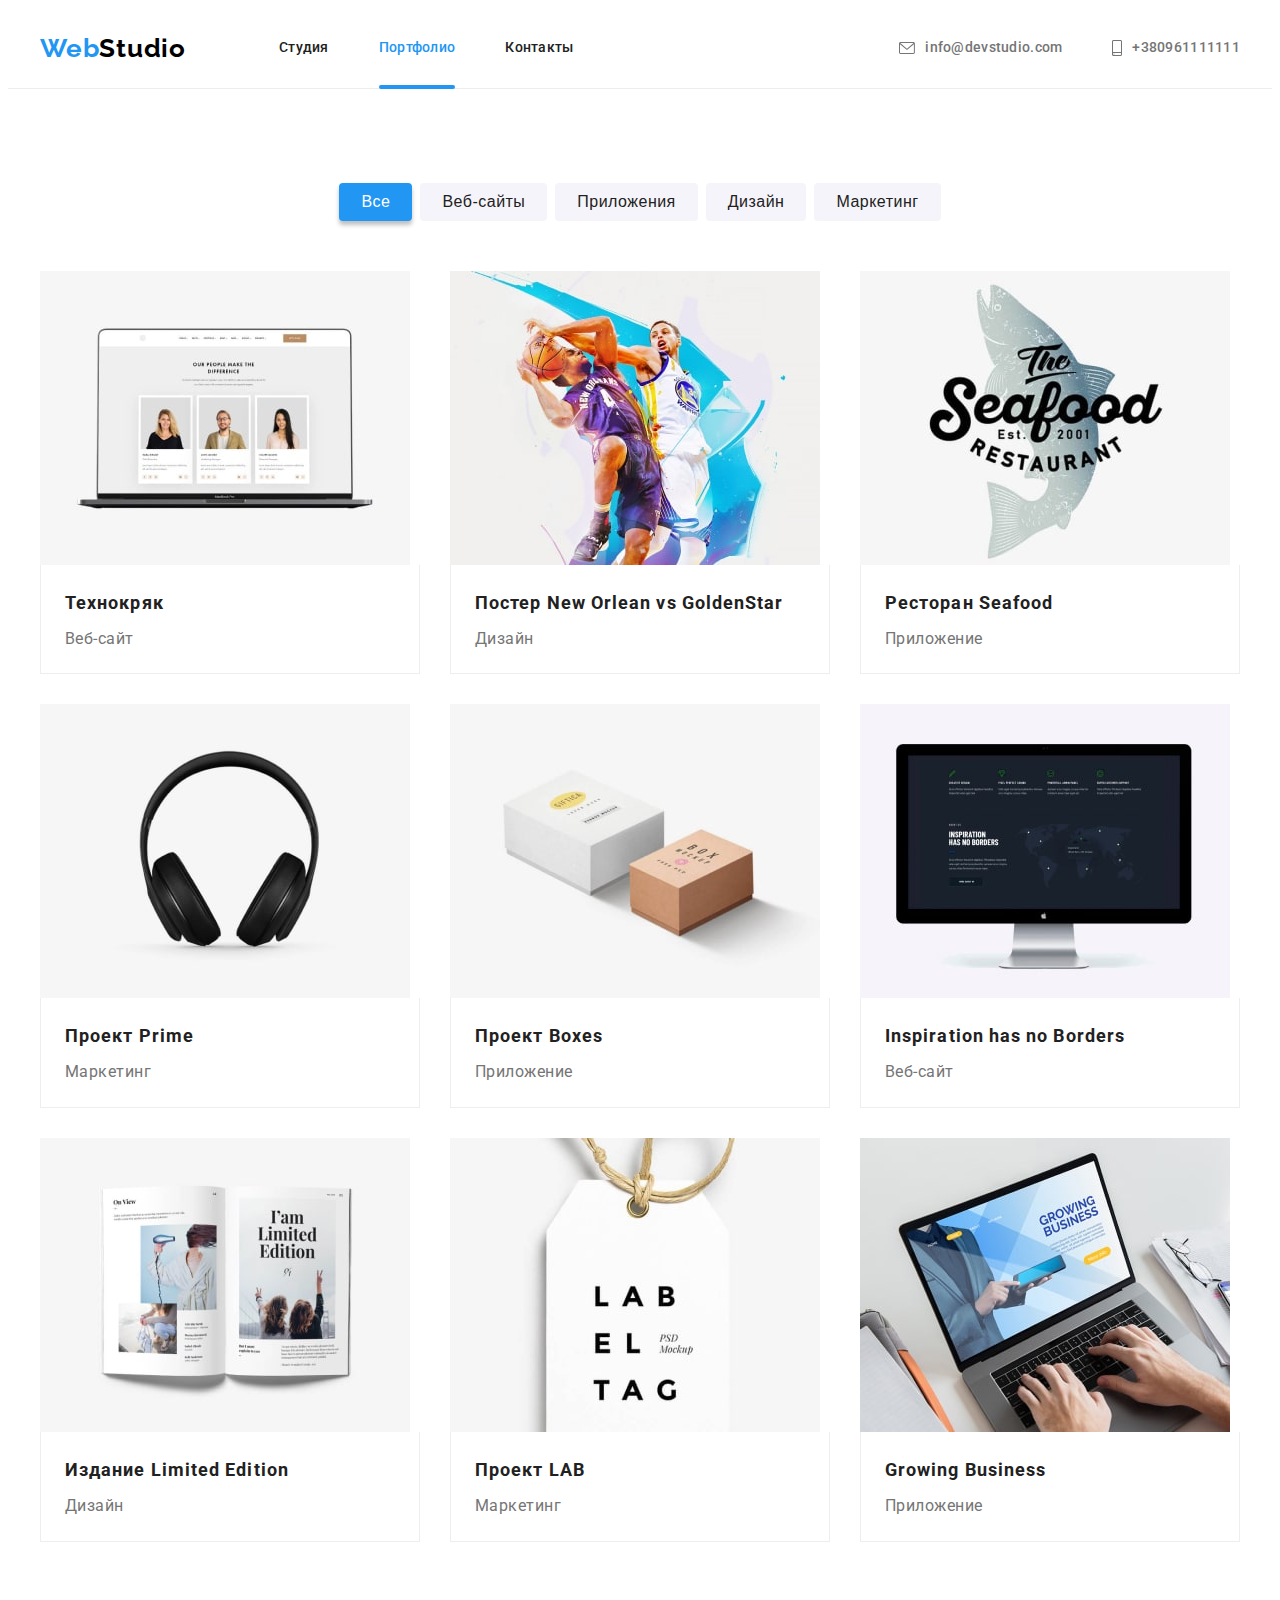
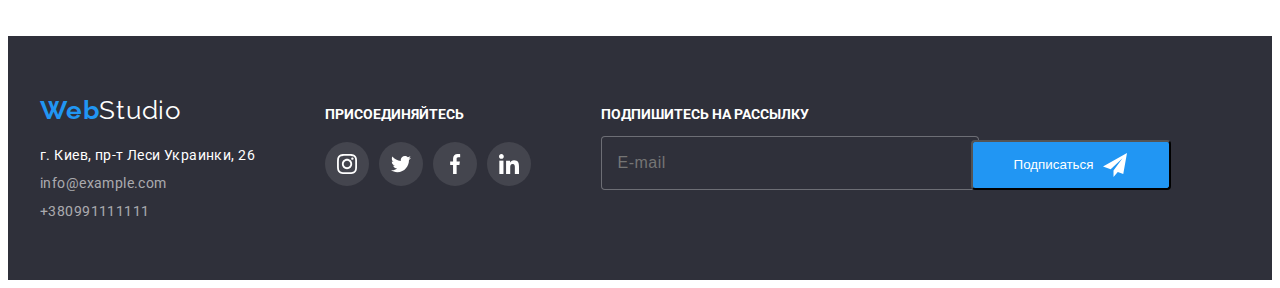
==== commit c660d75d: "0" ====
--- a/portfolio.html
+++ b/portfolio.html
@@ -95,7 +95,7 @@
                   <img
                     src="./img/portfolio/img-min.jpg"
                     alt="вебсайт"
-                    width="450"
+                    width="370"
                   />
                   <p class="project-card-text">
                     Технокряк это современная площадка распространения
@@ -116,7 +116,7 @@
                   <img
                     src="./img/portfolio/img1-min.jpg"
                     alt="два баскетболиста"
-                    width="450"
+                    width="370"
                   />
                   <p class="project-card-text">
                     Технокряк это современная площадка распространения
@@ -138,7 +138,7 @@
                   <img
                     src="./img/portfolio/img2-min.jpg"
                     alt="рыба"
-                    width="450"
+                    width="370"
                   />
                   <p class="project-card-text">
                     Технокряк это современная площадка распространения
@@ -160,7 +160,7 @@
                   <img
                     src="./img/portfolio/img3-min.jpg"
                     alt="наушники"
-                    width="450"
+                    width="370"
                   />
                   <p class="project-card-text">
                     Технокряк это современная площадка распространения
@@ -181,7 +181,7 @@
                 ><div class="project-card"><img
                   src="./img/portfolio/img4-min.jpg"
                   alt="коробки"
-                  width="450"
+                  width="370"
                 /><p class="project-card-text">
                     Технокряк это современная площадка распространения
                     коронавируса. Компании используют эту платформу для
@@ -201,7 +201,7 @@
                 ><div class="project-card"><img
                   src="./img/portfolio/img5-min.jpg"
                   alt="веб сайт"
-                  width="450"
+                  width="370"
                 /><p class="project-card-text">
                     Технокряк это современная площадка распространения
                     коронавируса. Компании используют эту платформу для
@@ -220,7 +220,7 @@
                 ><div class="project-card"><img
                   src="./img/portfolio/img6-min.jpg"
                   alt="книга"
-                  width="450"
+                  width="370"
                 />
                 <p class="project-card-text">
                     Технокряк это современная площадка распространения
@@ -241,7 +241,7 @@
                   <img
                     src="./img/portfolio/img7-min.jpg"
                     alt="подвеска"
-                    width="450"
+                    width="370"
                   />
                   <p class="project-card-text">
                     Технокряк это современная площадка распространения
@@ -263,7 +263,7 @@
                   <img
                     src="./img/portfolio/img8-min.jpg"
                     alt="ноутбук"
-                    width="450"
+                    width="370"
                   />
                   <p class="project-card-text">
                     Технокряк это современная площадка распространения
--- a/css/main.min.css
+++ b/css/main.min.css
@@ -1,2 +1,2 @@
-:root{--background-color: #e5e5e5;--primary-text-color: #212121;--secondary-text-color: #757575;--button-hover-color: #2196f3;--button-hover-text-color: #ffffff;--button-background-color: #f5f4fa}body{background-color:#ffffff;color:var(--primary-text-color);font-family:"Roboto", sans-serif}h1,h2,h3{margin:0}ul{margin:0;list-style:none}p{margin:0}img{display:block;max-width:100%}.link{text-decoration:none}.visually-hidden{position:absolute;width:1px;height:1px;margin:-1px;border:0;padding:0;white-space:nowrap;clip-path:inset(100%);clip:rect(0 0 0 0);overflow:hidden}.button{display:block;color:var(--button-hover-text-color);background-color:var(--button-hover-color);cursor:pointer;font-weight:500;font-size:16px;line-height:1.6;letter-spacing:0.03em;border-radius:4px;border:1px solid #000000;margin:0 auto;transition:background-color 250ms cubic-bezier(0.4, 0, 0.2, 1)}.button.current{color:var(--button-hover-text-color);background-color:var(--button-hover-color)}.button:hover,.button:focus{color:var(--button-hover-text-color);background-color:#188ce8}.social-list{display:flex;justify-content:center;padding-left:0px}.social-list__item{width:44px;height:44px}.social-list__item+.social-list__item{margin-left:10px}.social-list__icon{fill:#afb1b8;transition:fill 250ms cubic-bezier(0.4, 0, 0.2, 1)}.social-list__link:hover .social-list__icon,.social-list__link:focus .social-list__icon{fill:var(--button-hover-text-color)}.social-list__link{width:100%;height:100%;display:flex;align-items:center;justify-content:center;border-radius:50%;background-color:var(--button-hover-text-color);transition:background-color 250ms cubic-bezier(0.4, 0, 0.2, 1)}.social-list__link:hover,.social-list__link:focus{background-color:var(--button-hover-color)}.logo-web-header{color:var(--button-hover-color);font-family:"Raleway", sans-serif;font-size:26px;font-weight:700;line-height:1.1;letter-spacing:0.03em}.logo-studio-header{color:black;font-family:"Raleway", sans-serif;font-size:26px;font-weight:700;line-height:1.1;letter-spacing:0.03em}.link-logo-header{margin-top:16px;margin-bottom:16px}.footer-logo-studio{color:var(--button-hover-text-color);font-family:"Raleway", sans-serif;font-size:26px;line-height:1.1;letter-spacing:0.03em}.backdrop{position:fixed;top:0;left:0;width:100%;height:100%;background-color:rgba(0,0,0,0.2);opacity:1;transition:opacity 250ms cubic-bezier(0.4, 0, 0.2, 1)}.backdrop.is-hidden{opacity:0;pointer-events:none;visibility:visible}.backdrop.is-hidden.modal{transform:translate(-50%, -50%) scale(1.5)}.modal{display:flex;padding:40px 40px;height:581px;width:521px;background-color:var(--button-hover-text-color);position:absolute;top:50%;left:50%;transform:translate(-50%, -50%) scale(1);transition:transform 250ms cubic-bezier(0.4, 0, 0.2, 1);box-shadow:1px 0px 2px rgba(0,0,0,0.2),1px 0px 1px rgba(0,0,0,0.14),3px 0px 1px rgba(0,0,0,0.12);border-radius:4px}.close-modal-button{position:absolute;top:8px;right:8px;width:30px;height:30px;display:flex;justify-content:center;align-items:center;border:1px solid rgba(226,8,8,0.1);border-radius:50%;background-color:#ffffff;cursor:pointer;transition:fill 250ms cubic-bezier(0.4, 0, 0.2, 1)}.close-modal-button:hover .icon-close,.close-modal-button:focus .icon-close{fill:var(--button-hover-color)}.icon-close:hover,.icon-close:focus{fill:var(--button-hover-color)}.modal-form-name{margin-bottom:10px;position:relative}.modal-form__span{position:relative;outline:none}.icon-modal{position:absolute;left:15px;top:50%;transform:translateY(-50%);transition:fill 250ms cubic-bezier(0.4, 0, 0.2, 1)}.icon-modal:hover,.icon-modal:focus{fill:var(--button-hover-color)}.modal-form__span:hover .icon-modal,.modal-form__span:focus .icon-modal{fill:var(--button-hover-color)}.modal-form-phone{margin-bottom:10px}.modal-form-mail{margin-bottom:10px}.modal-form-comment{margin-bottom:20px}.modal-form-agreement{margin-bottom:30px}.modal-form-submit{display:flex;justify-content:center;align-items:center}.input-modal{width:448px;height:40px;border:1px solid rgba(33,33,33,0.2);border-radius:4px;padding-left:42px;margin-top:4px;transition:border 250ms cubic-bezier(0.4, 0, 0.2, 1);outline:none}.input-modal:hover,.input-modal:focus{border:1px solid #2196f3}.modal-form__span:hover .input-modal,.modal-form__span:focus .input-modal{border:1px solid #2196f3}.modal-form-text{font-family:"Roboto", sans-serif;font-size:20px;font-weight:700;line-height:1.1;letter-spacing:0.03em;text-align:center;margin-bottom:12px}.textarea-modal{width:448px;height:120px;margin-top:4px;border-radius:4px;transition:border 250ms cubic-bezier(0.4, 0, 0.2, 1);padding-left:16px;padding-top:12px;font-weight:400;font-size:14px;letter-spacing:0.01em;line-height:1.17;outline:none}.textarea-modal:hover,.textarea-modal:focus{border:1px solid #2196f3}.modal-form__label{position:relative;font-family:"Roboto", sans-serif;font-size:12px;font-weight:400;letter-spacing:0.01em;line-height:1.17;color:var(--secondary-text-color)}.input-button-modal{width:200px;height:50px;background-color:var(--button-hover-color);color:var(--button-hover-text-color);border-radius:4px;outline:none}.accept-agreement{display:flex;align-items:center;font-family:"Roboto", sans-serif;font-weight:400;font-size:14px;line-height:1.71;letter-spacing:0.03em;color:var(--secondary-text-color);justify-content:center}.accept-agreement-link{font-family:"Roboto", sans-serif;font-weight:400;font-size:14px;line-height:1.71;letter-spacing:0.03em;color:var(--button-hover-color);outline:none}.label-accept-check{display:flex;justify-content:center;align-items:center;width:16px;height:15px;border:1px solid #212121;border-radius:4px;margin-right:8px;outline:none;transition:background-color 250ms cubic-bezier(0.4, 0, 0.2, 1)}.checkbox:checked+.accept-agreement .label-accept-check{background-color:var(--button-hover-color);border:none;box-shadow:none}.social-address{margin:0 auto}.address-list{display:flex;justify-content:center;padding-left:0px}.address-title{color:var(--button-hover-text-color);font-weight:700;font-size:14px;line-height:1.1;text-align:center;margin-bottom:20px;margin-top:60px;text-transform:uppercase}.address-list__item{width:44px;height:44px}.address-list__item+.address-list__item{margin-left:10px}.address-list__link{background-color:#44454e;width:100%;height:100%;display:flex;align-items:center;justify-content:center;border-radius:50%;transition:background-color 250ms cubic-bezier(0.4, 0, 0.2, 1)}.address-list__link:hover,.address-list__link:focus{background-color:var(--button-hover-color)}.address-list__icon{width:20px;height:20px;fill:var(--button-hover-text-color)}.address-list__link:hover .address-list__icon,.address-list__ink:focus .address-list__icon{fill:var(--button-hover-text-color)}.container{padding-left:15px;padding-right:15px;margin:0 auto}@media screen and (min-width: 480px){.container{width:480px}}@media screen and (min-width: 768px){.container{width:768px}}@media screen and (min-width: 1200px){.container{width:1200px}}@media screen and (min-width: 480px){.section{padding-bottom:60px;padding-top:60px}}.page-header{padding-left:0;border-bottom:1px solid #ececec}.page-header .container{display:flex;align-items:center}@media screen and (min-width: 480px){.page-header .contacts-list{display:none}}.all-nav{display:flex;align-items:center}.nav-list{display:flex;list-style:none;padding-left:0px}@media screen and (min-width: 480px){.nav-list{display:none}}.nav-list__item+.nav-list__item{margin-left:50px}.nav-list__link{position:relative;display:block;color:var(--primary-text-color);font-weight:500;font-size:14px;line-height:1.1;letter-spacing:0.02em;padding-bottom:32px;padding-top:32px;transition:color 250ms cubic-bezier(0.4, 0, 0.2, 1)}.nav-list__link:hover,.nav-list__link:focus{color:var(--button-hover-color)}.nav-list__link--current{display:block;color:var(--button-hover-color);padding-top:32px;padding-bottom:32px}.nav-list__link--current::after{display:block;width:100%;height:4px;border-radius:2px;background-color:var(--button-hover-color);content:"";position:absolute;bottom:-1px}.hero-list{list-style:none;text-align:center;padding-top:118px;padding-bottom:118px;background-color:var(--button-hover-color);background-size:cover;background-position:center;height:400px;max-width:480px;margin-right:auto;margin-left:auto}.hero-list__title{color:var(--button-hover-text-color);font-size:26px;font-weight:900;letter-spacing:0.06em;text-align:center;line-height:1.6;margin-bottom:30px;margin-top:0px;min-width:360px}.hero-list__button{display:block;color:var(--button-hover-text-color);background-color:var(--button-hover-color);cursor:pointer;font-weight:500;font-size:16px;line-height:1.6;letter-spacing:0.03em;width:200px;border-radius:4px;border:1px solid #000000;margin:0 auto;padding:10px 32px 10px 32px;transition:background-color 250ms cubic-bezier(0.4, 0, 0.2, 1)}.hero-list__button.hero-list__button--current{color:var(--button-hover-text-color);background-color:var(--button-hover-color)}.hero-list__button:hover,.hero-list__button:focus{background-color:#188ce8}.contacts-list{display:flex;list-style:none;font-style:normal;padding-left:0px;margin-left:auto;align-items:center}.contacts-list__item+.contacts-list__item{margin-left:50px}.contacts-list .contact{color:var(--secondary-text-color);font-weight:500;font-size:14px;line-height:1.1;letter-spacing:0.02em;transition:color 250ms cubic-bezier(0.4, 0, 0.2, 1)}.contacts-list .contact:hover,.contacts-list .contact:focus{color:var(--button-hover-color)}.contacts-list .contact.current{color:var(--button-hover-color);display:block;padding-top:32px;padding-bottom:32px}.contacts-list .contact.link{display:flex;padding-bottom:32px;padding-top:32px;align-items:center}.contacts-list .contacts-list-adress{color:var(--button-hover-text-color);font-weight:400;font-size:14px;line-height:1.1;letter-spacing:0.03em;transition:color 250ms cubic-bezier(0.4, 0, 0.2, 1)}.contacts-list .contacts-list-adress:hover,.contacts-list .contacts-list-adress:focus{color:var(--button-hover-color)}.icon-phone{width:10px;height:16px;fill:#757575;margin-right:10px;transition:fill 250ms cubic-bezier(0.4, 0, 0.2, 1)}.contact:hover .icon-phone,.contact:focus .icon-phone{fill:var(--button-hover-color)}.icon-mail{width:16px;height:12px;fill:#757575;margin-right:10px;transition:fill 250ms cubic-bezier(0.4, 0, 0.2, 1)}.contact:hover .icon-mail,.contact:focus .icon-mail{fill:var(--button-hover-color)}.filter-list-all{background-color:#ffffff;display:flex;flex-wrap:wrap;list-style:none;padding-left:0px}.filter-list-all .item:nth-of-type(2){margin-left:15px;margin-bottom:15px}.filter-list-all .item:nth-of-type(3){margin-left:15px}.filter-list-all .item:nth-of-type(5){margin-left:15px;margin-bottom:15px}.filter-list-all .button{color:var(--primary-text-color);background-color:var(--button-background-color);cursor:pointer;font-weight:500;font-size:16px;line-height:1.6;letter-spacing:0.03em;border-radius:4px;border:#f5f4fa;padding:6px 22px 6px 22px;transition:background-color 250ms cubic-bezier(0.4, 0, 0.2, 1),color 250ms cubic-bezier(0.4, 0, 0.2, 1),box-shadow 250ms cubic-bezier(0.4, 0, 0.2, 1)}.filter-list-all .button:hover,.filter-list-all .button:focus{background-color:var(--button-hover-color);color:var(--button-hover-text-color);box-shadow:0px 4px 4px rgba(0,0,0,0.25)}.filter-list-all .button.current{color:var(--button-hover-text-color);background-color:var(--button-hover-color);box-shadow:0px 4px 4px rgba(0,0,0,0.25)}.project-list{list-style:none;margin-top:-30px;margin-left:-30px;padding-left:0px}.project-content{padding-left:24px;padding-right:24px;padding-top:20px;padding-bottom:20px;border-bottom:1px solid #eeeeee;border-right:1px solid #eeeeee;border-left:1px solid #eeeeee}.project-list .item{flex-basis:calc(100% / 3 - 30px);margin-top:30px;margin-left:30px;transition:box-shadow 250ms cubic-bezier(0.4, 0, 0.2, 1)}.project-list .item:hover,.project-list .item:focus{box-shadow:0px 4px 4px rgba(0,0,0,0.25)}.project-list .item:hover .project-card-text,.project-list .item:focus .project-card-text{transform:translateY(0%)}.project-list .project-list-title{color:var(--primary-text-color);font-weight:700;font-size:18px;line-height:2;letter-spacing:0.06em}.project-list .project-list-text{color:var(--secondary-text-color);font-weight:400;font-size:16px;line-height:1.8;letter-spacing:0.03em;margin-top:4px}.project-card{position:relative;overflow:hidden}.project-card-text{position:absolute;top:0;left:0;transform:translateY(100%);padding:24px 63px 24px 63px;width:100%;height:100%;font-family:"Roboto", sans-serif;font-size:18px;font-weight:400;line-height:1.5;letter-spacing:0.03em;background-color:rgba(33,150,243,0.9);color:var(--button-hover-text-color);transition:transform 250ms cubic-bezier(0.4, 0, 0.2, 1)}.project-card:hover .project-card-text{transform:translateY(0%)}.advantage-list{padding-left:0px;margin:0 auto}.advantage-list__item{width:450px}.advantage-list__item:not(:last-child){margin-bottom:30px}.advantage-list__title{color:var(--primary-text-color);font-weight:700;font-size:14px;line-height:1.1;text-align:center}.advantage-list__text{color:var(--secondary-text-color);font-weight:400;font-size:14px;line-height:1.7;margin-top:10px;text-align:center}.icon-container{display:flex;height:120px;background-color:#f5f4fa;margin-bottom:30px;justify-content:center;align-items:center}@media screen and (min-width: 320px){.work{display:none}}.work{padding-top:0px;padding-bottom:94px}.work-list{list-style:none;display:flex;padding-left:0px;margin-top:50px;z-index:0}.work-list .work-list__item{width:370px;position:relative}.work-list__overlay{position:absolute;bottom:0;display:flex;align-items:center;justify-content:center;height:70px;width:100%;text-align:center;font-weight:700;font-size:14px;line-height:1.1;letter-spacing:00.03em;color:var(--button-hover-text-color);background-color:rgba(47,48,58,0.8);z-index:0}.work-list .work-list__item+.work-list__item{margin-left:30px}.work-title{letter-spacing:0.03em;text-align:center;line-height:1.17;font-weight:700;font-size:36px;color:var(--primary-text-color)}.all-team{background-color:var(--button-background-color);margin-right:auto;margin-left:auto}.all-team__title{text-align:center;line-height:1.17;font-weight:700;font-size:36px;color:var(--primary-text-color);letter-spacing:0.03em}.team-list{list-style:none;padding-left:0px;margin-top:30px}.team-list__name{color:var(--primary-text-color);font-weight:500;font-size:16px;line-height:1.1;letter-spacing:0.03em;text-align:center}.team-list__description{color:var(--secondary-text-color);font-weight:400;font-size:16px;line-height:1.1;letter-spacing:0.03em;margin-top:10px;text-align:center;margin-bottom:16px}.team-list__content{border-bottom:1px solid rgba(0,0,0,0.2);border-radius:1px;padding:30px 32px 30px 32px;background-color:var(--button-hover-text-color);box-shadow:0px 1px 3px rgba(0,0,0,0.12),0px 1px 1px rgba(0,0,0,0.14),0px 2px 1px rgba(0,0,0,0.2)}.team-list__item+.team-list__item{margin-top:30px}.client-list{display:flex;flex-wrap:wrap;padding-left:0px;margin-top:-30px;margin-left:-30px}.client-title{text-align:center;line-height:1.17;font-weight:700;font-size:36px;margin-bottom:30px}.client-list__item{display:block;flex-basis:calc(100%/2 - 30px);margin-top:30px;margin-left:30px}.client-list__link{display:flex;width:100%;height:92px;border:1px solid #afb1b8;border-radius:4px;align-items:center;justify-content:center;transition:border-color 250ms cubic-bezier(0.4, 0, 0.2, 1)}.client-list__link:hover,.client-list__link:focus{border-color:var(--button-hover-color)}.client-list__icon{fill:#afb1b8;transition:fill 250ms cubic-bezier(0.4, 0, 0.2, 1)}.client-list__icon:focus,.client-list__icon:hover{fill:var(--button-hover-color)}.client-list__link:hover .client-list__icon,.client-list__link:focus .client-list__icon{border-color:var(--button-hover-color);fill:var(--button-hover-color)}.all-footer{background-color:#2f303a;padding-bottom:60px;padding-top:60px}.all-footer .container{display:block;align-items:baseline}.all-footer .contacts-list{margin-top:20px}.contacts-footer{margin:0 auto;list-style:none;padding-left:0px}.contacts-footer .contacts-list__item+.contacts-list__item{margin-top:8px;margin-left:0px}.left-side .link{display:flex;justify-content:center}.contact-footer{color:rgba(255,255,255,0.6);font-size:14px;line-height:1.1;letter-spacing:0.03em;transition:color 250ms cubic-bezier(0.4, 0, 0.2, 1)}.contact-footer:hover,.contact-footer:focus{color:var(--button-hover-color)}.contact-form{width:450px;min-height:86px;margin:0 auto;margin-top:60px}.input-form{width:450px;height:50px;border:1px solid rgba(255,255,255,0.3);border-radius:4px;background-color:#2f303a;margin-top:20px;font-size:16px;line-height:1.25;letter-spacing:0.03em;color:rgba(255,255,255,0.6);padding-left:16px;outline:none}.input-button{display:flex;align-items:center;justify-content:center;width:200px;height:50px;background-color:var(--button-hover-color);color:var(--button-hover-text-color);border-radius:4px;margin:0 auto;margin-top:20px}.icon-send{display:block;margin-left:10px;fill:var(--button-hover-text-color)}.text-for-input{display:flex;justify-content:center;color:var(--button-hover-text-color);font-weight:700;font-size:14px;line-height:1.1}
+:root{--background-color: #e5e5e5;--primary-text-color: #212121;--secondary-text-color: #757575;--button-hover-color: #2196f3;--button-hover-text-color: #ffffff;--button-background-color: #f5f4fa}body{background-color:#ffffff;color:var(--primary-text-color);font-family:"Roboto", sans-serif}h1,h2,h3{margin:0}ul{margin:0;list-style:none}p{margin:0}img{display:block;max-width:100%}.link{text-decoration:none}.visually-hidden{position:absolute;width:1px;height:1px;margin:-1px;border:0;padding:0;white-space:nowrap;clip-path:inset(100%);clip:rect(0 0 0 0);overflow:hidden}.button{display:block;color:var(--button-hover-text-color);background-color:var(--button-hover-color);cursor:pointer;font-weight:500;font-size:16px;line-height:1.6;letter-spacing:0.03em;border-radius:4px;border:1px solid #000000;margin:0 auto;transition:background-color 250ms cubic-bezier(0.4, 0, 0.2, 1)}.button.current{color:var(--button-hover-text-color);background-color:var(--button-hover-color)}.button:hover,.button:focus{color:var(--button-hover-text-color);background-color:#188ce8}.social-list{display:flex;justify-content:center;padding-left:0px}.social-list__item{width:44px;height:44px}.social-list__item+.social-list__item{margin-left:10px}.social-list__icon{fill:#afb1b8;transition:fill 250ms cubic-bezier(0.4, 0, 0.2, 1)}.social-list__link:hover .social-list__icon,.social-list__link:focus .social-list__icon{fill:var(--button-hover-text-color)}.social-list__link{width:100%;height:100%;display:flex;align-items:center;justify-content:center;border-radius:50%;background-color:var(--button-hover-text-color);transition:background-color 250ms cubic-bezier(0.4, 0, 0.2, 1)}.social-list__link:hover,.social-list__link:focus{background-color:var(--button-hover-color)}.logo-web-header{color:var(--button-hover-color);font-family:"Raleway", sans-serif;font-size:26px;font-weight:700;line-height:1.1;letter-spacing:0.03em}.logo-studio-header{color:black;font-family:"Raleway", sans-serif;font-size:26px;font-weight:700;line-height:1.1;letter-spacing:0.03em}.link-logo-header{margin-right:93px}.footer-logo-studio{color:var(--button-hover-text-color);font-family:"Raleway", sans-serif;font-size:26px;line-height:1.1;letter-spacing:0.03em}.backdrop{position:fixed;top:0;left:0;width:100%;height:100%;background-color:rgba(0,0,0,0.2);opacity:1;transition:opacity 250ms cubic-bezier(0.4, 0, 0.2, 1)}.backdrop.is-hidden{opacity:0;pointer-events:none;visibility:visible}.backdrop.is-hidden.modal{transform:translate(-50%, -50%) scale(1.5)}.modal{display:flex;padding:40px 40px;height:581px;width:521px;background-color:var(--button-hover-text-color);position:absolute;top:50%;left:50%;transform:translate(-50%, -50%) scale(1);transition:transform 250ms cubic-bezier(0.4, 0, 0.2, 1);box-shadow:1px 0px 2px rgba(0,0,0,0.2),1px 0px 1px rgba(0,0,0,0.14),3px 0px 1px rgba(0,0,0,0.12);border-radius:4px}.close-modal-button{position:absolute;top:8px;right:8px;width:30px;height:30px;display:flex;justify-content:center;align-items:center;border:1px solid rgba(226,8,8,0.1);border-radius:50%;background-color:#ffffff;cursor:pointer;transition:fill 250ms cubic-bezier(0.4, 0, 0.2, 1)}.close-modal-button:hover .icon-close,.close-modal-button:focus .icon-close{fill:var(--button-hover-color)}.icon-close:hover,.icon-close:focus{fill:var(--button-hover-color)}.modal-form-name{margin-bottom:10px;position:relative}.modal-form__span{position:relative;outline:none}.icon-modal{position:absolute;left:15px;top:50%;transform:translateY(-50%);transition:fill 250ms cubic-bezier(0.4, 0, 0.2, 1)}.icon-modal:hover,.icon-modal:focus{fill:var(--button-hover-color)}.modal-form__span:hover .icon-modal,.modal-form__span:focus .icon-modal{fill:var(--button-hover-color)}.modal-form-phone{margin-bottom:10px}.modal-form-mail{margin-bottom:10px}.modal-form-comment{margin-bottom:20px}.modal-form-agreement{margin-bottom:30px}.modal-form-submit{display:flex;justify-content:center;align-items:center}.input-modal{width:448px;height:40px;border:1px solid rgba(33,33,33,0.2);border-radius:4px;padding-left:42px;margin-top:4px;transition:border 250ms cubic-bezier(0.4, 0, 0.2, 1);outline:none}.input-modal:hover,.input-modal:focus{border:1px solid #2196f3}.modal-form__span:hover .input-modal,.modal-form__span:focus .input-modal{border:1px solid #2196f3}.modal-form-text{font-family:"Roboto", sans-serif;font-size:20px;font-weight:700;line-height:1.1;letter-spacing:0.03em;text-align:center;margin-bottom:12px}.textarea-modal{width:448px;height:120px;margin-top:4px;border-radius:4px;transition:border 250ms cubic-bezier(0.4, 0, 0.2, 1);padding-left:16px;padding-top:12px;font-weight:400;font-size:14px;letter-spacing:0.01em;line-height:1.17;outline:none}.textarea-modal:hover,.textarea-modal:focus{border:1px solid #2196f3}.modal-form__label{position:relative;font-family:"Roboto", sans-serif;font-size:12px;font-weight:400;letter-spacing:0.01em;line-height:1.17;color:var(--secondary-text-color)}.input-button-modal{width:200px;height:50px;background-color:var(--button-hover-color);color:var(--button-hover-text-color);border-radius:4px;outline:none}.accept-agreement{display:flex;align-items:center;font-family:"Roboto", sans-serif;font-weight:400;font-size:14px;line-height:1.71;letter-spacing:0.03em;color:var(--secondary-text-color);justify-content:center}.accept-agreement-link{font-family:"Roboto", sans-serif;font-weight:400;font-size:14px;line-height:1.71;letter-spacing:0.03em;color:var(--button-hover-color);outline:none}.label-accept-check{display:flex;justify-content:center;align-items:center;width:16px;height:15px;border:1px solid #212121;border-radius:4px;margin-right:8px;outline:none;transition:background-color 250ms cubic-bezier(0.4, 0, 0.2, 1)}.checkbox:checked+.accept-agreement .label-accept-check{background-color:var(--button-hover-color);border:none;box-shadow:none}.social-address{margin-left:70px}.address-list{display:flex;justify-content:center;padding-left:0px}.address-title{color:var(--button-hover-text-color);font-weight:700;font-size:14px;line-height:1.1;justify-content:center;margin-bottom:20px}.address-list__item{width:44px;height:44px}.address-list__item+.address-list__item{margin-left:10px}.address-list__link{background-color:#44454e;width:100%;height:100%;display:flex;align-items:center;justify-content:center;border-radius:50%;transition:background-color 250ms cubic-bezier(0.4, 0, 0.2, 1)}.address-list__link:hover,.address-list__link:focus{background-color:var(--button-hover-color)}.address-list__icon{width:20px;height:20px;fill:var(--button-hover-text-color)}.address-list__link:hover .address-list__icon,.address-list__ink:focus .address-list__icon{fill:var(--button-hover-text-color)}.container{width:1200px;padding-left:15px;padding-right:15px;margin:0 auto}.section{padding-bottom:94px;padding-top:94px}.page-header{padding-left:0;border-bottom:1px solid #ececec}.page-header .container{display:flex;align-items:center}.all-nav{display:flex;align-items:center}.nav-list{display:flex;list-style:none;padding-left:0px}.nav-list__item+.nav-list__item{margin-left:50px}.nav-list__link{position:relative;display:block;color:var(--primary-text-color);font-weight:500;font-size:14px;line-height:1.1;letter-spacing:0.02em;padding-bottom:32px;padding-top:32px;transition:color 250ms cubic-bezier(0.4, 0, 0.2, 1)}.nav-list__link:hover,.nav-list__link:focus{color:var(--button-hover-color)}.nav-list__link--current{display:block;color:var(--button-hover-color);padding-top:32px;padding-bottom:32px}.nav-list__link--current::after{display:block;width:100%;height:4px;border-radius:2px;background-color:var(--button-hover-color);content:"";position:absolute;bottom:-1px}.hero-list{list-style:none;text-align:center;padding-top:200px;padding-bottom:200px;background-image:linear-gradient(rgba(47,48,58,0.4), rgba(47,48,58,0.4)),url(../img/Imgmin.jpg);background-size:cover;background-position:center;height:600px;max-width:1600px;margin-left:auto;margin-right:auto}.hero-list__title{color:var(--button-hover-text-color);font-size:44px;font-weight:900;letter-spacing:0.06em;text-align:center;line-height:1.3;margin-bottom:30px;margin-top:0px;min-width:696px}.hero-list__button{display:block;color:var(--button-hover-text-color);background-color:var(--button-hover-color);cursor:pointer;font-weight:500;font-size:16px;line-height:1.6;letter-spacing:0.03em;width:200px;border-radius:4px;border:1px solid #000000;margin:0 auto;padding:10px 32px 10px 32px;transition:background-color 250ms cubic-bezier(0.4, 0, 0.2, 1)}.hero-list__button.hero-list__button--current{color:var(--button-hover-text-color);background-color:var(--button-hover-color)}.hero-list__button:hover,.hero-list__button:focus{background-color:#188ce8}.contacts-list{display:flex;list-style:none;font-style:normal;padding-left:0px;margin-left:auto;align-items:center}.contacts-list__item+.contacts-list__item{margin-left:50px}.contacts-list .contact{color:var(--secondary-text-color);font-weight:500;font-size:14px;line-height:1.1;letter-spacing:0.02em;transition:color 250ms cubic-bezier(0.4, 0, 0.2, 1)}.contacts-list .contact:hover,.contacts-list .contact:focus{color:var(--button-hover-color)}.contacts-list .contact.current{color:var(--button-hover-color);display:block;padding-top:32px;padding-bottom:32px}.contacts-list .contact.link{display:flex;padding-bottom:32px;padding-top:32px;align-items:center}.contacts-list .contacts-list-adress{color:var(--button-hover-text-color);font-weight:400;font-size:14px;line-height:1.1;letter-spacing:0.03em;transition:color 250ms cubic-bezier(0.4, 0, 0.2, 1)}.contacts-list .contacts-list-adress:hover,.contacts-list .contacts-list-adress:focus{color:var(--button-hover-color)}.icon-phone{width:10px;height:16px;fill:#757575;margin-right:10px;transition:fill 250ms cubic-bezier(0.4, 0, 0.2, 1)}.contact:hover .icon-phone,.contact:focus .icon-phone{fill:var(--button-hover-color)}.icon-mail{width:16px;height:12px;fill:#757575;margin-right:10px;transition:fill 250ms cubic-bezier(0.4, 0, 0.2, 1)}.contact:hover .icon-mail,.contact:focus .icon-mail{fill:var(--button-hover-color)}.filter-list-all{background-color:#ffffff;display:flex;list-style:none;justify-content:center;align-items:center;padding-left:0px;margin-bottom:50px}.filter-list-all .item+.item{margin-left:8px}.filter-list-all .button{color:var(--primary-text-color);background-color:var(--button-background-color);cursor:pointer;font-weight:500;font-size:16px;line-height:1.6;letter-spacing:0.03em;border-radius:4px;border:#f5f4fa;padding:6px 22px 6px 22px;transition:background-color 250ms cubic-bezier(0.4, 0, 0.2, 1),color 250ms cubic-bezier(0.4, 0, 0.2, 1),box-shadow 250ms cubic-bezier(0.4, 0, 0.2, 1)}.filter-list-all .button:hover,.filter-list-all .button:focus{background-color:var(--button-hover-color);color:var(--button-hover-text-color);box-shadow:0px 4px 4px rgba(0,0,0,0.25)}.filter-list-all .button.current{color:var(--button-hover-text-color);background-color:var(--button-hover-color);box-shadow:0px 4px 4px rgba(0,0,0,0.25)}.project-list{list-style:none;display:flex;flex-wrap:wrap;margin-top:-30px;margin-left:-30px;padding-left:0px}.project-content{padding-left:24px;padding-right:24px;padding-top:20px;padding-bottom:20px;border-bottom:1px solid #eeeeee;border-right:1px solid #eeeeee;border-left:1px solid #eeeeee}.project-list .item{flex-basis:calc(100% / 3 - 30px);margin-top:30px;margin-left:30px;transition:box-shadow 250ms cubic-bezier(0.4, 0, 0.2, 1)}.project-list .item:hover,.project-list .item:focus{box-shadow:0px 4px 4px rgba(0,0,0,0.25)}.project-list .item:hover .project-card-text,.project-list .item:focus .project-card-text{transform:translateY(0%)}.project-list .project-list-title{color:var(--primary-text-color);font-weight:700;font-size:18px;line-height:2;letter-spacing:0.06em}.project-list .project-list-text{color:var(--secondary-text-color);font-weight:400;font-size:16px;line-height:1.8;letter-spacing:0.03em;margin-top:4px}.project-card{position:relative;overflow:hidden}.project-card-text{position:absolute;top:0;left:0;transform:translateY(100%);padding:24px 63px 24px 63px;width:100%;height:100%;font-family:"Roboto", sans-serif;font-size:18px;font-weight:400;line-height:1.5;letter-spacing:0.03em;background-color:rgba(33,150,243,0.9);color:var(--button-hover-text-color);transition:transform 250ms cubic-bezier(0.4, 0, 0.2, 1)}.project-card:hover .project-card-text{transform:translateY(0%)}.advantage-list{list-style:none;display:flex;padding-left:0px;margin:0 auto}.advantage-list__item{width:270px}.advantage-list__item+.advantage-list__item{margin-left:30px}.advantage-list__title{color:var(--primary-text-color);font-weight:700;font-size:14px;line-height:1.1}.advantage-list__text{color:var(--secondary-text-color);font-weight:400;font-size:14px;line-height:1.7;margin-top:10px}.icon-container{display:flex;height:120px;width:270px;background-color:#f5f4fa;margin-bottom:30px;justify-content:center;align-items:center}.work{padding-top:0px;padding-bottom:94px}.work-list{list-style:none;display:flex;padding-left:0px;margin-top:50px;z-index:0}.work-list .work-list__item{width:370px;position:relative}.work-list__overlay{position:absolute;bottom:0;display:flex;align-items:center;justify-content:center;height:70px;width:100%;text-align:center;font-weight:700;font-size:14px;line-height:1.1;letter-spacing:00.03em;color:var(--button-hover-text-color);background-color:rgba(47,48,58,0.8);z-index:0}.work-list .work-list__item+.work-list__item{margin-left:30px}.work-title{letter-spacing:0.03em;text-align:center;line-height:1.17;font-weight:700;font-size:36px;color:var(--primary-text-color)}.all-team{background-color:var(--button-background-color);margin-right:auto;margin-left:auto}.all-team__title{text-align:center;line-height:1.17;font-weight:700;font-size:36px;color:var(--primary-text-color);letter-spacing:0.03em}.team-list{list-style:none;display:flex;padding-left:0px;margin-top:50px;justify-content:center}.team-list__item+.team-list__item{margin-left:30px}.team-list__name{color:var(--primary-text-color);font-weight:500;font-size:16px;line-height:1.1;letter-spacing:0.03em;text-align:center}.team-list__description{color:var(--secondary-text-color);font-weight:400;font-size:16px;line-height:1.1;letter-spacing:0.03em;margin-top:10px;text-align:center;margin-bottom:16px}.team-list__content{border-bottom:1px solid rgba(0,0,0,0.2);border-radius:1px;padding:30px 32px 30px 32px;background-color:var(--button-hover-text-color);box-shadow:0px 1px 3px rgba(0,0,0,0.12),0px 1px 1px rgba(0,0,0,0.14),0px 2px 1px rgba(0,0,0,0.2)}.client-list{display:flex;padding-left:0px}.client-title{text-align:center;line-height:1.17;font-weight:700;font-size:36px;margin-bottom:50px}.client-list__item{width:170px;height:92px}.client-list__item+.client-list__item{margin-left:30px}.client-list__link{display:flex;width:100%;height:100%;border:1px solid #afb1b8;border-radius:4px;align-items:center;justify-content:center;transition:border-color 250ms cubic-bezier(0.4, 0, 0.2, 1)}.client-list__link:hover,.client-list__link:focus{border-color:var(--button-hover-color)}.client-list__icon{fill:#afb1b8;transition:fill 250ms cubic-bezier(0.4, 0, 0.2, 1)}.client-list__icon:focus,.client-list__icon:hover{fill:var(--button-hover-color)}.client-list__link:hover .client-list__icon,.client-list__link:focus .client-list__icon{border-color:var(--button-hover-color);fill:var(--button-hover-color)}.all-footer{background-color:#2f303a;padding-bottom:60px;padding-top:60px}.all-footer .container{display:flex;align-items:baseline}.all-footer .contacts-list{margin-top:20px}.contacts-footer{list-style:none;padding-left:0px}.contacts-footer .contacts-list__item+.contacts-list__item{margin-top:9px;margin-left:0px}.contact-footer{color:rgba(255,255,255,0.6);font-size:14px;line-height:1.1;letter-spacing:0.03em;transition:color 250ms cubic-bezier(0.4, 0, 0.2, 1)}.contact-footer:hover,.contact-footer:focus{color:var(--button-hover-color)}.footer-flex{display:flex;justify-content:center}.contact-form{position:relative;width:570px;min-height:86px;margin:0 auto}.input-form{position:absolute;bottom:0;left:0;width:358px;height:50px;border:1px solid rgba(255,255,255,0.3);border-radius:4px;background-color:#2f303a;margin-right:12px;font-size:16px;line-height:1.25;letter-spacing:0.03em;color:rgba(255,255,255,0.6);padding-left:16px;outline:none}.input-button{position:absolute;right:0;bottom:0;display:flex;align-items:center;justify-content:center;width:200px;height:50px;background-color:var(--button-hover-color);color:var(--button-hover-text-color);border-radius:4px}.icon-send{display:block;margin-left:10px;fill:var(--button-hover-text-color)}.text-for-input{color:var(--button-hover-text-color);font-weight:700;font-size:14px;line-height:1.1}
 /*# sourceMappingURL=main.min.css.map */